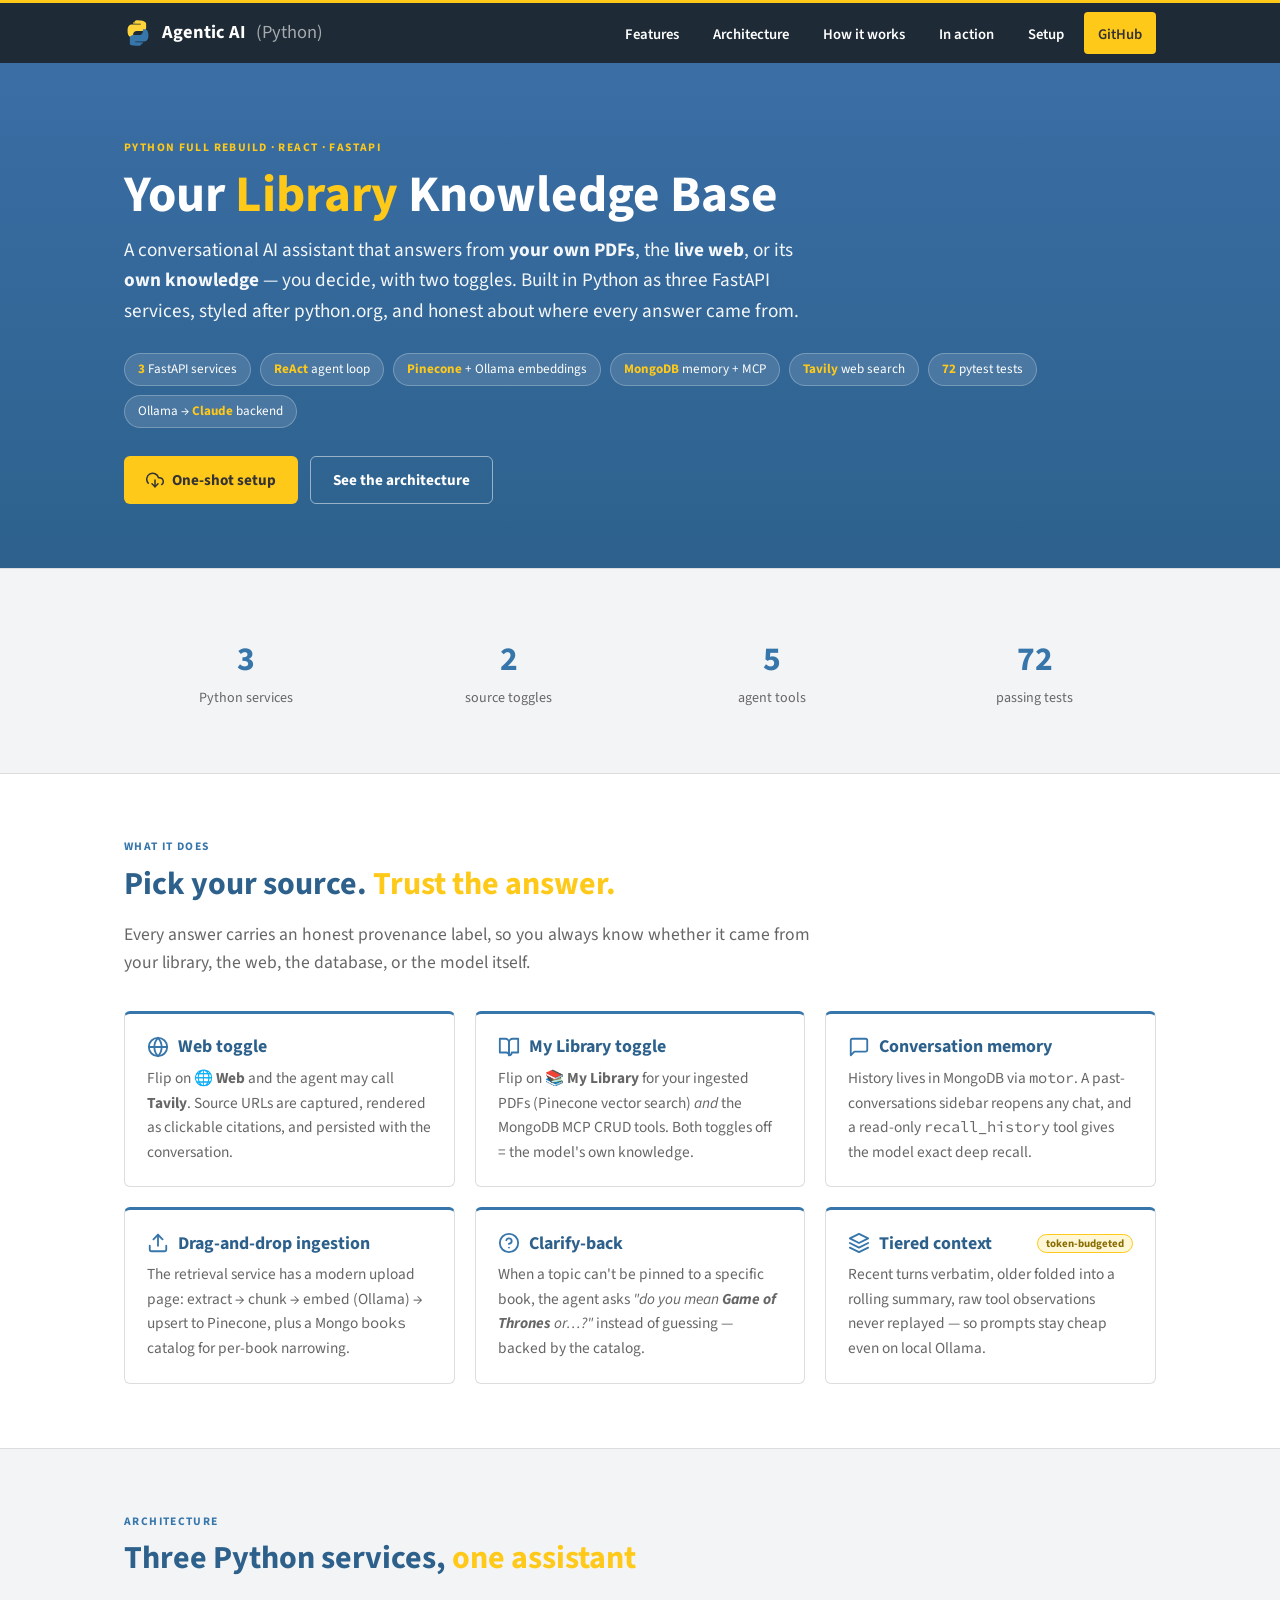
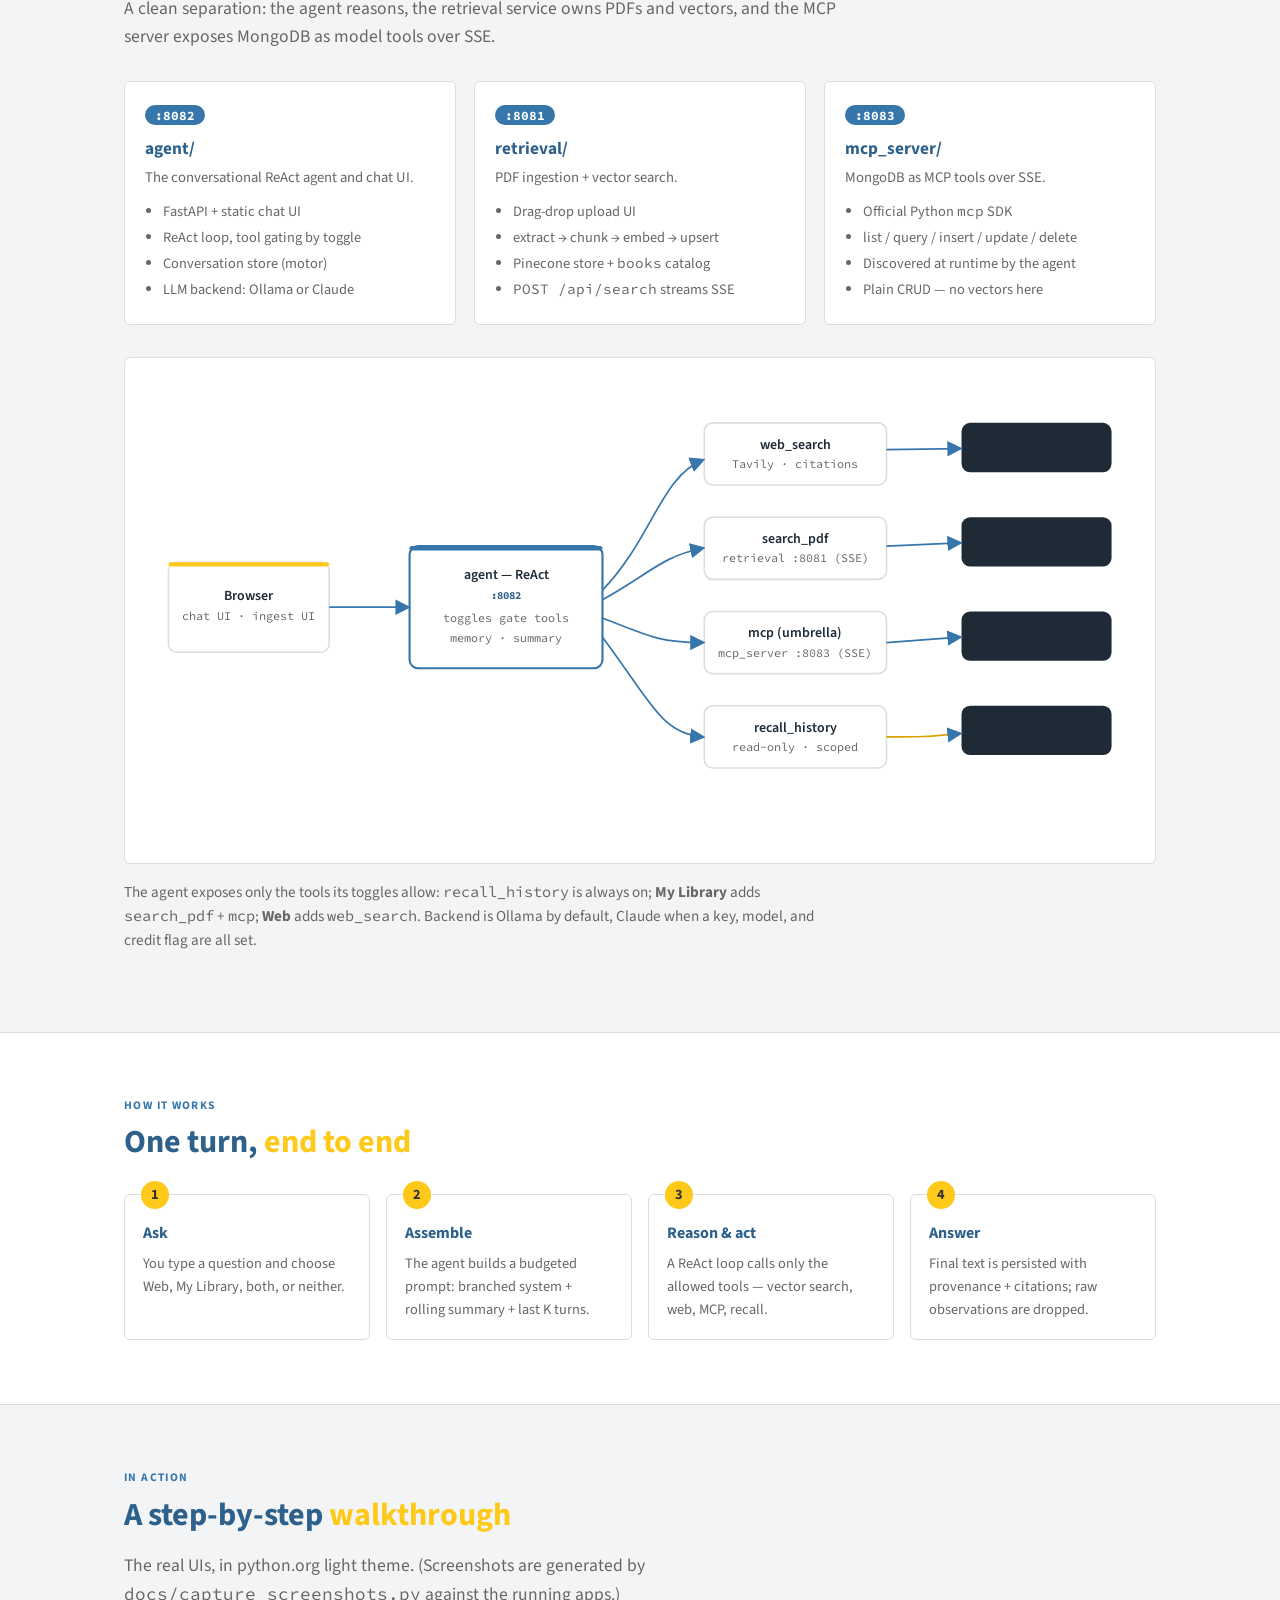
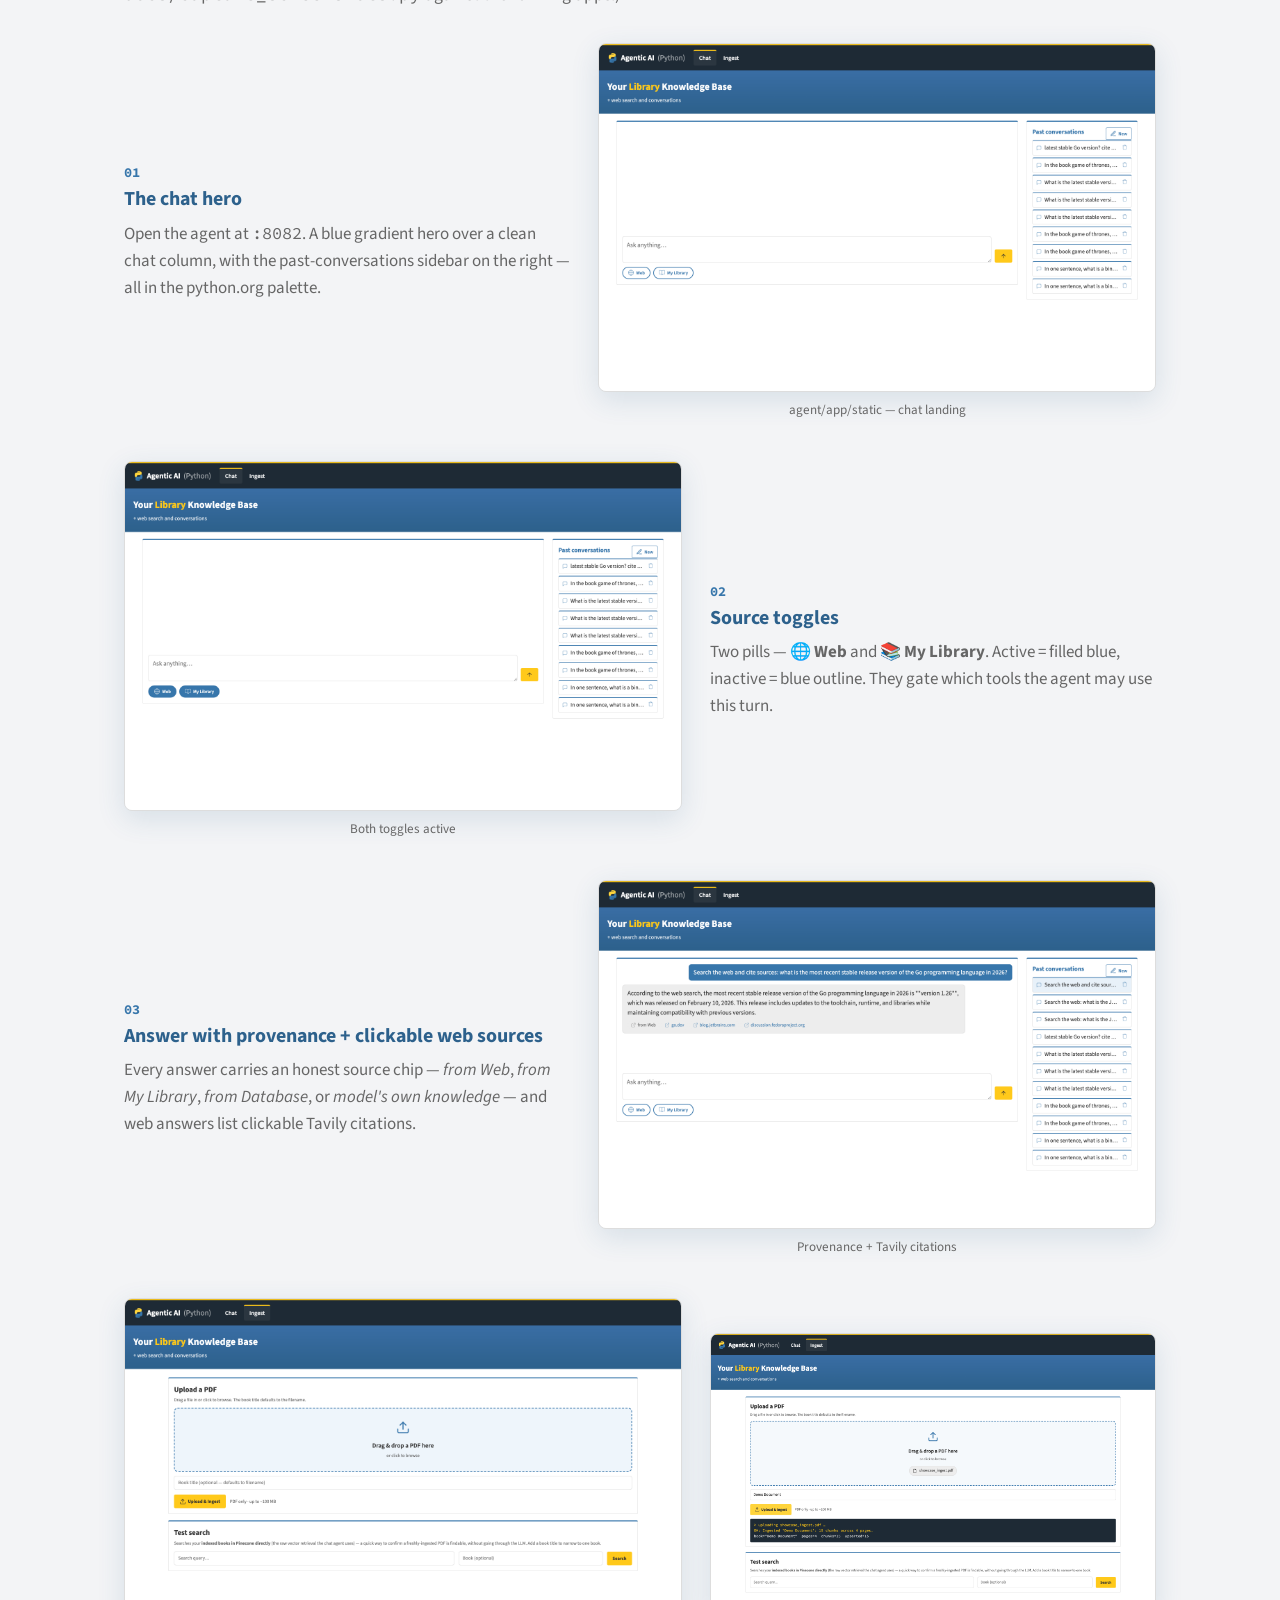
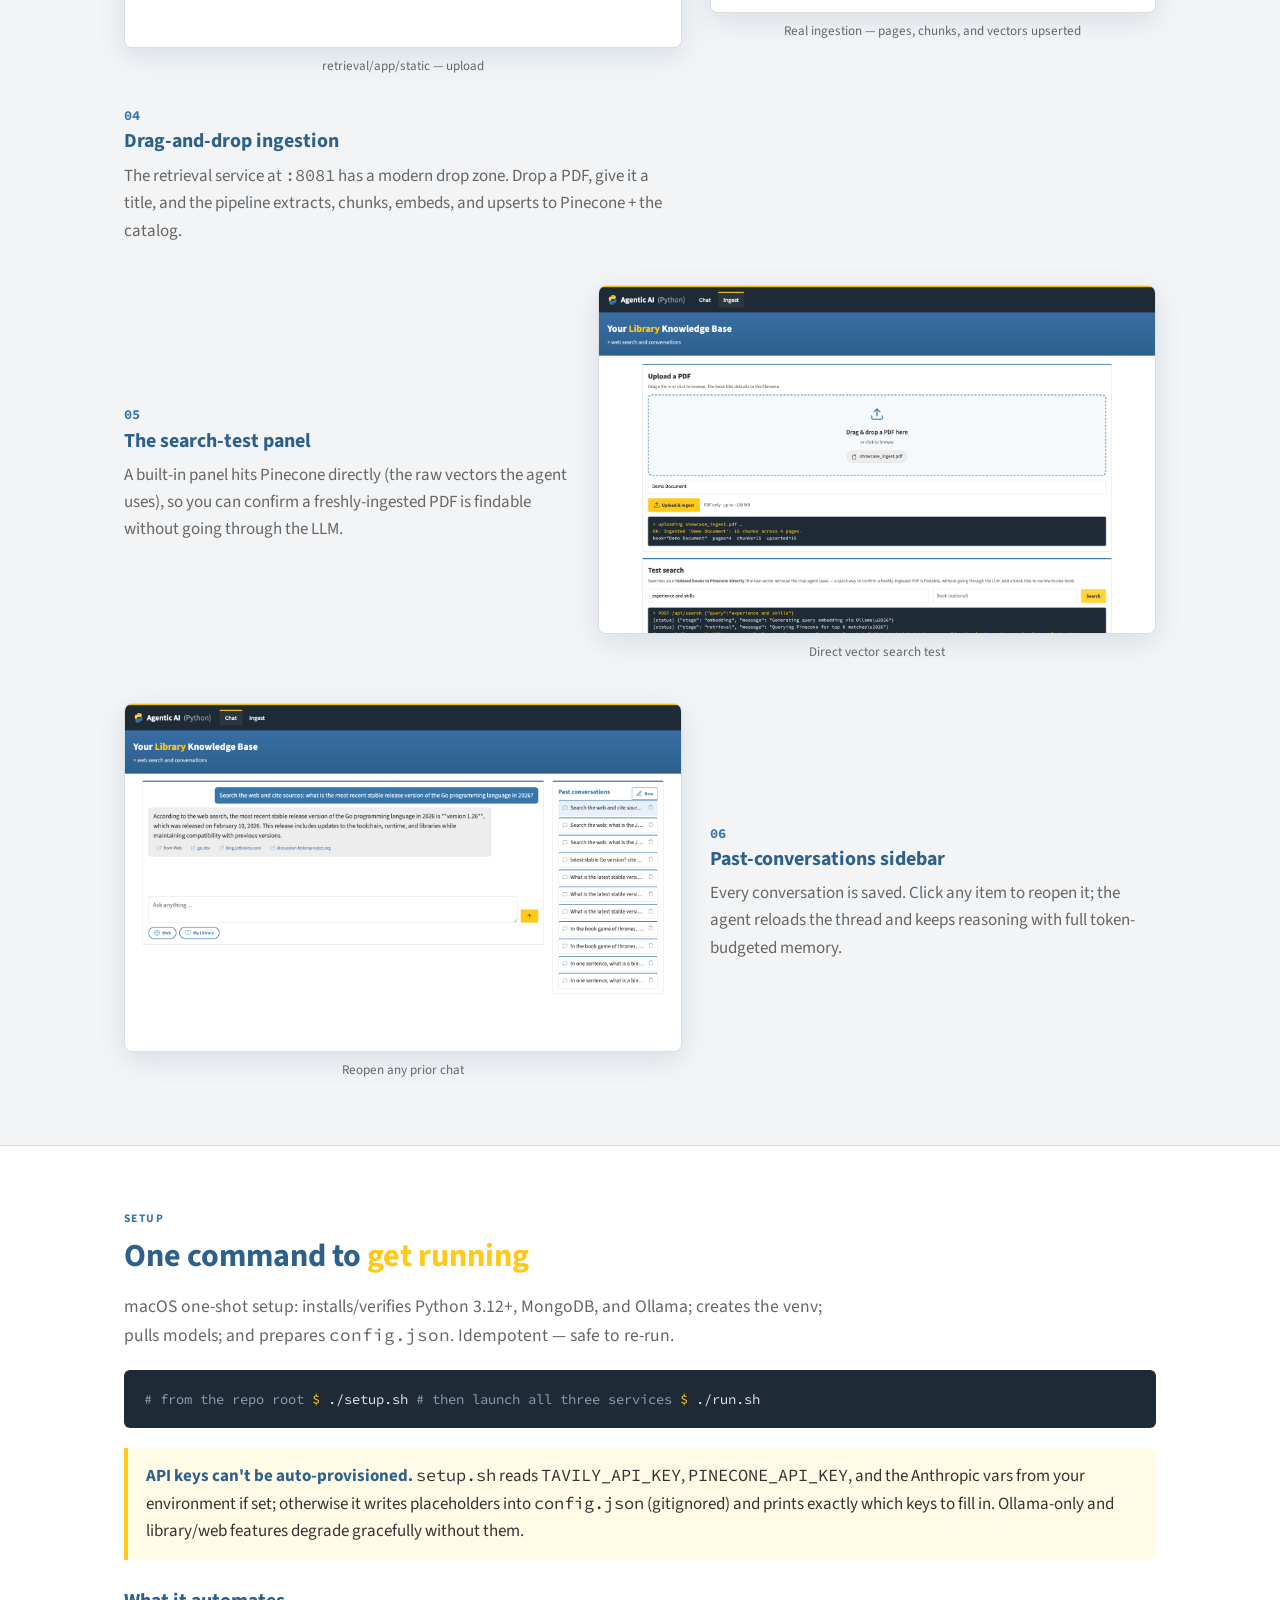
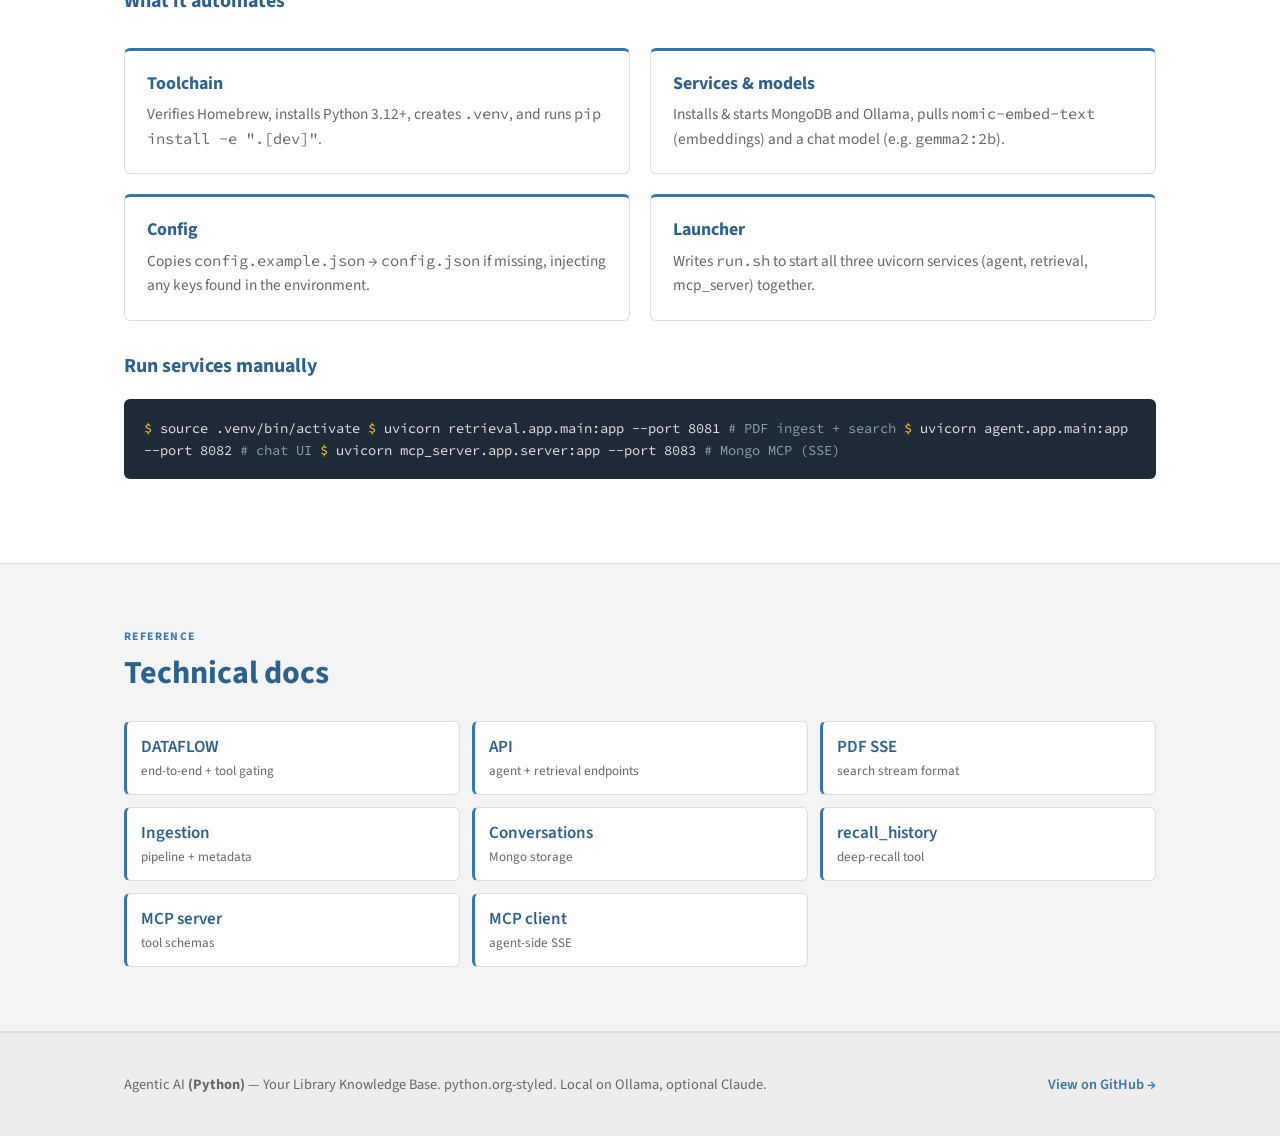
==== docs/index.html @ c0cb8cae "docs: GitHub Pages showcase + one-shot setup.sh - New docs/ landing page (python.org light theme) fo" ====
<!DOCTYPE html>
<html lang="en">
<head>
<meta charset="utf-8" />
<meta name="viewport" content="width=device-width, initial-scale=1" />
<title>Agentic AI (Python) — Your Library Knowledge Base</title>
<meta name="description" content="A Python ReAct assistant over your PDF library, the web, and MongoDB. Three FastAPI services, source toggles (Web / My Library), conversation memory, honest provenance, and a python.org-styled UI. Runs local on Ollama, switches to Claude." />

<meta property="og:title" content="Agentic AI (Python) — Your Library Knowledge Base" />
<meta property="og:description" content="ReAct agent + PDF ingestion/retrieval + MongoDB MCP, all in Python. Web / My Library source toggles, memory, clarify-back, honest provenance. Local on Ollama, optional Claude." />
<meta property="og:type" content="website" />

<link rel="preconnect" href="https://fonts.googleapis.com" />
<link rel="preconnect" href="https://fonts.gstatic.com" crossorigin />
<link href="https://fonts.googleapis.com/css2?family=Source+Sans+3:wght@400;600;700&family=Source+Code+Pro:wght@400;600&display=swap" rel="stylesheet" />
<link rel="stylesheet" href="assets/showcase.css" />
</head>
<body>

<!-- ── Top bar ── -->
<header class="topbar">
  <div class="wrap topbar-inner">
    <span class="brand">
      <svg class="logo" viewBox="0 0 110 110" xmlns="http://www.w3.org/2000/svg" aria-hidden="true">
        <path fill="#ffd43b" d="M54 5c-13 0-12 6-12 6v8h24v3H30s-16-2-16 24 14 24 14 24h8v-9s0-14 14-14h24s13 0 13-13V19S88 5 54 5zM40 12a4 4 0 110 8 4 4 0 010-8z"/>
        <path fill="#3776ab" d="M56 105c13 0 12-6 12-6v-8H44v-3h36s16 2 16-24-14-24-14-24h-8v9s0 14-14 14H36s-13 0-13 13v22s-2 7 36 7zM70 98a4 4 0 110-8 4 4 0 010 8z"/>
      </svg>
      Agentic AI <span class="suffix">(Python)</span>
    </span>
    <nav class="nav-links">
      <a href="#features">Features</a>
      <a href="#architecture">Architecture</a>
      <a href="#how">How it works</a>
      <a href="#in-action">In action</a>
      <a href="#setup">Setup</a>
      <a class="nav-cta" href="https://github.com/dharmendrra/agentic-ai-py">GitHub</a>
    </nav>
  </div>
</header>

<!-- ── Hero ── -->
<section class="hero">
  <div class="wrap">
    <div class="eyebrow" style="color:var(--py-yellow)">Python full rebuild · ReAct · FastAPI</div>
    <h1>Your <span class="accent">Library</span> Knowledge Base</h1>
    <p class="tagline">A conversational AI assistant that answers from <strong>your own PDFs</strong>, the <strong>live web</strong>, or its <strong>own knowledge</strong> — you decide, with two toggles. Built in Python as three FastAPI services, styled after python.org, and honest about where every answer came from.</p>
    <div class="hero-badges">
      <span class="pill"><strong>3</strong> FastAPI services</span>
      <span class="pill"><strong>ReAct</strong> agent loop</span>
      <span class="pill"><strong>Pinecone</strong> + Ollama embeddings</span>
      <span class="pill"><strong>MongoDB</strong> memory + MCP</span>
      <span class="pill"><strong>Tavily</strong> web search</span>
      <span class="pill"><strong>72</strong> pytest tests</span>
      <span class="pill">Ollama → <strong>Claude</strong> backend</span>
    </div>
    <div class="hero-cta">
      <a class="btn btn-primary" href="#setup">
        <svg width="18" height="18" viewBox="0 0 24 24" fill="none" stroke="currentColor" stroke-width="2" stroke-linecap="round" stroke-linejoin="round"><polyline points="8 17 12 21 16 17"/><line x1="12" x2="12" y1="12" y2="21"/><path d="M20.88 18.09A5 5 0 0 0 18 9h-1.26A8 8 0 1 0 3 16.29"/></svg>
        One-shot setup
      </a>
      <a class="btn btn-ghost" href="#architecture">See the architecture</a>
    </div>
  </div>
</section>

<!-- ── Stats ── -->
<section class="section-soft">
  <div class="wrap stats">
    <div class="stat"><div class="num">3</div><div class="label">Python services</div></div>
    <div class="stat"><div class="num">2</div><div class="label">source toggles</div></div>
    <div class="stat"><div class="num">5</div><div class="label">agent tools</div></div>
    <div class="stat"><div class="num">72</div><div class="label">passing tests</div></div>
  </div>
</section>

<!-- ── Features ── -->
<section id="features">
  <div class="wrap">
    <div class="eyebrow">What it does</div>
    <h2>Pick your source. <span class="accent">Trust the answer.</span></h2>
    <p class="lead">Every answer carries an honest provenance label, so you always know whether it came from your library, the web, the database, or the model itself.</p>

    <div class="grid grid-3">
      <div class="card">
        <h3><svg class="ico" viewBox="0 0 24 24" fill="none" stroke="currentColor" stroke-width="2" stroke-linecap="round" stroke-linejoin="round"><circle cx="12" cy="12" r="10"/><path d="M12 2a14.5 14.5 0 0 0 0 20 14.5 14.5 0 0 0 0-20"/><path d="M2 12h20"/></svg>Web toggle</h3>
        <p>Flip on <strong>🌐 Web</strong> and the agent may call <strong>Tavily</strong>. Source URLs are captured, rendered as clickable citations, and persisted with the conversation.</p>
      </div>
      <div class="card">
        <h3><svg class="ico" viewBox="0 0 24 24" fill="none" stroke="currentColor" stroke-width="2" stroke-linecap="round" stroke-linejoin="round"><path d="M2 3h6a4 4 0 0 1 4 4v14a3 3 0 0 0-3-3H2z"/><path d="M22 3h-6a4 4 0 0 0-4 4v14a3 3 0 0 0 3-3h7z"/></svg>My Library toggle</h3>
        <p>Flip on <strong>📚 My Library</strong> for your ingested PDFs (Pinecone vector search) <em>and</em> the MongoDB MCP CRUD tools. Both toggles off = the model's own knowledge.</p>
      </div>
      <div class="card">
        <h3><svg class="ico" viewBox="0 0 24 24" fill="none" stroke="currentColor" stroke-width="2" stroke-linecap="round" stroke-linejoin="round"><path d="M21 15a2 2 0 0 1-2 2H7l-4 4V5a2 2 0 0 1 2-2h14a2 2 0 0 1 2 2z"/></svg>Conversation memory</h3>
        <p>History lives in MongoDB via <code>motor</code>. A past-conversations sidebar reopens any chat, and a read-only <code>recall_history</code> tool gives the model exact deep recall.</p>
      </div>
      <div class="card">
        <h3><svg class="ico" viewBox="0 0 24 24" fill="none" stroke="currentColor" stroke-width="2" stroke-linecap="round" stroke-linejoin="round"><path d="M21 15v4a2 2 0 0 1-2 2H5a2 2 0 0 1-2-2v-4"/><polyline points="17 8 12 3 7 8"/><line x1="12" x2="12" y1="3" y2="15"/></svg>Drag-and-drop ingestion</h3>
        <p>The retrieval service has a modern upload page: extract → chunk → embed (Ollama) → upsert to Pinecone, plus a Mongo <code>books</code> catalog for per-book narrowing.</p>
      </div>
      <div class="card">
        <h3><svg class="ico" viewBox="0 0 24 24" fill="none" stroke="currentColor" stroke-width="2" stroke-linecap="round" stroke-linejoin="round"><circle cx="12" cy="12" r="10"/><path d="M9.09 9a3 3 0 0 1 5.83 1c0 2-3 3-3 3"/><path d="M12 17h.01"/></svg>Clarify-back</h3>
        <p>When a topic can't be pinned to a specific book, the agent asks <em>"do you mean <strong>Game of Thrones</strong> or…?"</em> instead of guessing — backed by the catalog.</p>
      </div>
      <div class="card">
        <h3><svg class="ico" viewBox="0 0 24 24" fill="none" stroke="currentColor" stroke-width="2" stroke-linecap="round" stroke-linejoin="round"><path d="M12 2 2 7l10 5 10-5-10-5Z"/><path d="m2 17 10 5 10-5"/><path d="m2 12 10 5 10-5"/></svg>Tiered context <span class="badge">token-budgeted</span></h3>
        <p>Recent turns verbatim, older folded into a rolling summary, raw tool observations never replayed — so prompts stay cheap even on local Ollama.</p>
      </div>
    </div>
  </div>
</section>

<!-- ── Architecture ── -->
<section id="architecture" class="section-soft">
  <div class="wrap">
    <div class="eyebrow">Architecture</div>
    <h2>Three Python services, <span class="accent">one assistant</span></h2>
    <p class="lead">A clean separation: the agent reasons, the retrieval service owns PDFs and vectors, and the MCP server exposes MongoDB as model tools over SSE.</p>

    <div class="svc-grid">
      <div class="svc">
        <span class="port">:8082</span>
        <h3>agent/</h3>
        <p>The conversational ReAct agent and chat UI.</p>
        <ul>
          <li>FastAPI + static chat UI</li>
          <li>ReAct loop, tool gating by toggle</li>
          <li>Conversation store (motor)</li>
          <li>LLM backend: Ollama or Claude</li>
        </ul>
      </div>
      <div class="svc">
        <span class="port">:8081</span>
        <h3>retrieval/</h3>
        <p>PDF ingestion + vector search.</p>
        <ul>
          <li>Drag-drop upload UI</li>
          <li>extract → chunk → embed → upsert</li>
          <li>Pinecone store + <code>books</code> catalog</li>
          <li><code>POST /api/search</code> streams SSE</li>
        </ul>
      </div>
      <div class="svc">
        <span class="port">:8083</span>
        <h3>mcp_server/</h3>
        <p>MongoDB as MCP tools over SSE.</p>
        <ul>
          <li>Official Python <code>mcp</code> SDK</li>
          <li>list / query / insert / update / delete</li>
          <li>Discovered at runtime by the agent</li>
          <li>Plain CRUD — no vectors here</li>
        </ul>
      </div>
    </div>

    <!-- Inline SVG dataflow diagram -->
    <div class="diagram-wrap">
      <svg viewBox="0 0 920 430" xmlns="http://www.w3.org/2000/svg" role="img" aria-label="Agentic AI Python dataflow: browser to agent, agent to tools, tools to backends.">
        <defs>
          <marker id="arrow" markerWidth="9" markerHeight="9" refX="7" refY="4.5" orient="auto">
            <path d="M0 0L9 4.5L0 9z" fill="#3776ab"/>
          </marker>
          <style>
            .lbl { font: 600 13px "Source Sans 3", sans-serif; fill: #1e2a35; }
            .sub { font: 400 11px "Source Code Pro", monospace; fill: #666; }
            .edge { stroke: #3776ab; stroke-width: 1.6; fill: none; marker-end: url(#arrow); }
            .edgey { stroke: #d9a400; }
            .port { font: 700 10px "Source Code Pro", monospace; fill: #2d618c; }
          </style>
        </defs>

        <!-- Browser -->
        <rect x="20" y="170" width="150" height="84" rx="8" fill="#fff" stroke="#dddddd" stroke-width="1.5"/>
        <rect x="20" y="170" width="150" height="4" rx="2" fill="#ffc91a"/>
        <text class="lbl" x="95" y="205" text-anchor="middle">Browser</text>
        <text class="sub" x="95" y="224" text-anchor="middle">chat UI · ingest UI</text>

        <!-- Agent -->
        <rect x="245" y="155" width="180" height="114" rx="8" fill="#fff" stroke="#3776ab" stroke-width="2"/>
        <rect x="245" y="155" width="180" height="4" rx="2" fill="#3776ab"/>
        <text class="lbl" x="335" y="186" text-anchor="middle">agent — ReAct</text>
        <text class="port" x="335" y="204" text-anchor="middle">:8082</text>
        <text class="sub" x="335" y="226" text-anchor="middle">toggles gate tools</text>
        <text class="sub" x="335" y="244" text-anchor="middle">memory · summary</text>

        <!-- Tool nodes -->
        <rect x="520" y="40" width="170" height="58" rx="8" fill="#fff" stroke="#dddddd" stroke-width="1.5"/>
        <text class="lbl" x="605" y="64" text-anchor="middle">web_search</text>
        <text class="sub" x="605" y="82" text-anchor="middle">Tavily · citations</text>

        <rect x="520" y="128" width="170" height="58" rx="8" fill="#fff" stroke="#dddddd" stroke-width="1.5"/>
        <text class="lbl" x="605" y="152" text-anchor="middle">search_pdf</text>
        <text class="sub" x="605" y="170" text-anchor="middle">retrieval :8081 (SSE)</text>

        <rect x="520" y="216" width="170" height="58" rx="8" fill="#fff" stroke="#dddddd" stroke-width="1.5"/>
        <text class="lbl" x="605" y="240" text-anchor="middle">mcp (umbrella)</text>
        <text class="sub" x="605" y="258" text-anchor="middle">mcp_server :8083 (SSE)</text>

        <rect x="520" y="304" width="170" height="58" rx="8" fill="#fff" stroke="#dddddd" stroke-width="1.5"/>
        <text class="lbl" x="605" y="328" text-anchor="middle">recall_history</text>
        <text class="sub" x="605" y="346" text-anchor="middle">read-only · scoped</text>

        <!-- Backends -->
        <rect x="760" y="40" width="140" height="46" rx="8" fill="#1e2a35"/>
        <text class="lbl" x="830" y="68" text-anchor="middle" fill="#ffc91a">Web</text>
        <rect x="760" y="128" width="140" height="46" rx="8" fill="#1e2a35"/>
        <text class="lbl" x="830" y="156" text-anchor="middle" fill="#ffc91a">Pinecone</text>
        <rect x="760" y="216" width="140" height="46" rx="8" fill="#1e2a35"/>
        <text class="lbl" x="830" y="244" text-anchor="middle" fill="#ffc91a">MongoDB</text>
        <rect x="760" y="304" width="140" height="46" rx="8" fill="#1e2a35"/>
        <text class="lbl" x="830" y="332" text-anchor="middle" fill="#ffc91a">Mongo (memory)</text>

        <!-- Edges -->
        <path class="edge" d="M170 212 L243 212"/>
        <path class="edge" d="M425 196 C470 150, 480 90, 518 75"/>
        <path class="edge" d="M425 205 C470 180, 480 165, 518 157"/>
        <path class="edge" d="M425 222 C470 240, 480 245, 518 245"/>
        <path class="edge" d="M425 240 C470 300, 480 330, 518 333"/>
        <path class="edge" d="M690 65 L758 64"/>
        <path class="edge" d="M690 155 L758 152"/>
        <path class="edge" d="M690 245 L758 240"/>
        <path class="edge edgey" d="M690 333 C720 333, 730 333, 758 330"/>
      </svg>
    </div>
    <p class="lead" style="margin-top:16px; font-size:.95rem;">The agent exposes only the tools its toggles allow: <code>recall_history</code> is always on; <strong>My Library</strong> adds <code>search_pdf</code> + <code>mcp</code>; <strong>Web</strong> adds <code>web_search</code>. Backend is Ollama by default, Claude when a key, model, and credit flag are all set.</p>
  </div>
</section>

<!-- ── How it works ── -->
<section id="how">
  <div class="wrap">
    <div class="eyebrow">How it works</div>
    <h2>One turn, <span class="accent">end to end</span></h2>
    <div class="flow">
      <div class="step">
        <h4>Ask</h4>
        <p>You type a question and choose Web, My Library, both, or neither.</p>
      </div>
      <div class="step">
        <h4>Assemble</h4>
        <p>The agent builds a budgeted prompt: branched system + rolling summary + last K turns.</p>
      </div>
      <div class="step">
        <h4>Reason &amp; act</h4>
        <p>A ReAct loop calls only the allowed tools — vector search, web, MCP, recall.</p>
      </div>
      <div class="step">
        <h4>Answer</h4>
        <p>Final text is persisted with provenance + citations; raw observations are dropped.</p>
      </div>
    </div>
  </div>
</section>

<!-- ── In action ── -->
<section id="in-action" class="section-soft">
  <div class="wrap">
    <div class="eyebrow">In action</div>
    <h2>A step-by-step <span class="accent">walkthrough</span></h2>
    <p class="lead">The real UIs, in python.org light theme. (Screenshots are generated by <code>docs/capture_screenshots.py</code> against the running apps.)</p>

    <div class="shots">
      <div class="shot">
        <div class="copy">
          <div class="num">01</div>
          <h3>The chat hero</h3>
          <p>Open the agent at <code>:8082</code>. A blue gradient hero over a clean chat column, with the past-conversations sidebar on the right — all in the python.org palette.</p>
        </div>
        <figure>
          <img data-shot="chat-hero" alt="Agent chat landing page with hero band and sidebar" />
          <figcaption>agent/app/static — chat landing</figcaption>
        </figure>
      </div>

      <div class="shot rev">
        <div class="copy">
          <div class="num">02</div>
          <h3>Source toggles</h3>
          <p>Two pills — <strong>🌐 Web</strong> and <strong>📚 My Library</strong>. Active = filled blue, inactive = blue outline. They gate which tools the agent may use this turn.</p>
        </div>
        <figure>
          <img data-shot="source-toggles" alt="Web and My Library toggles, both active" />
          <figcaption>Both toggles active</figcaption>
        </figure>
      </div>

      <div class="shot">
        <div class="copy">
          <div class="num">03</div>
          <h3>Answer with provenance + clickable web sources</h3>
          <p>Every answer carries an honest source chip — <em>from Web</em>, <em>from My Library</em>, <em>from Database</em>, or <em>model's own knowledge</em> — and web answers list clickable Tavily citations.</p>
        </div>
        <figure>
          <img data-shot="answer-web-citations" alt="Assistant answer with provenance chip and clickable web citations" />
          <figcaption>Provenance + Tavily citations</figcaption>
        </figure>
      </div>

      <div class="shot rev">
        <div class="copy">
          <div class="num">04</div>
          <h3>Drag-and-drop ingestion</h3>
          <p>The retrieval service at <code>:8081</code> has a modern drop zone. Drop a PDF, give it a title, and the pipeline extracts, chunks, embeds, and upserts to Pinecone + the catalog.</p>
        </div>
        <figure>
          <img data-shot="ingest-dropzone" alt="PDF drag-and-drop ingestion page" />
          <figcaption>retrieval/app/static — upload</figcaption>
        </figure>
        <figure>
          <img data-shot="ingest-result" alt="Ingestion status console reporting pages, chunks, and vectors upserted" />
          <figcaption>Real ingestion — pages, chunks, and vectors upserted</figcaption>
        </figure>
      </div>

      <div class="shot">
        <div class="copy">
          <div class="num">05</div>
          <h3>The search-test panel</h3>
          <p>A built-in panel hits Pinecone directly (the raw vectors the agent uses), so you can confirm a freshly-ingested PDF is findable without going through the LLM.</p>
        </div>
        <figure>
          <img data-shot="ingest-search-test" alt="Vector search test panel with dark console output" />
          <figcaption>Direct vector search test</figcaption>
        </figure>
      </div>

      <div class="shot rev">
        <div class="copy">
          <div class="num">06</div>
          <h3>Past-conversations sidebar</h3>
          <p>Every conversation is saved. Click any item to reopen it; the agent reloads the thread and keeps reasoning with full token-budgeted memory.</p>
        </div>
        <figure>
          <img data-shot="sidebar-conversations" alt="Past conversations sidebar with saved chats" />
          <figcaption>Reopen any prior chat</figcaption>
        </figure>
      </div>
    </div>
  </div>
</section>

<!-- ── Setup ── -->
<section id="setup">
  <div class="wrap">
    <div class="eyebrow">Setup</div>
    <h2>One command to <span class="accent">get running</span></h2>
    <p class="lead">macOS one-shot setup: installs/verifies Python 3.12+, MongoDB, and Ollama; creates the venv; pulls models; and prepares <code>config.json</code>. Idempotent — safe to re-run.</p>

    <div class="code">
<span class="cmt"># from the repo root</span>
<span class="prompt">$</span> ./setup.sh

<span class="cmt"># then launch all three services</span>
<span class="prompt">$</span> ./run.sh
</div>

    <div class="callout">
      <strong>API keys can't be auto-provisioned.</strong> <code>setup.sh</code> reads
      <code>TAVILY_API_KEY</code>, <code>PINECONE_API_KEY</code>, and the Anthropic vars
      from your environment if set; otherwise it writes placeholders into
      <code>config.json</code> (gitignored) and prints exactly which keys to fill in.
      Ollama-only and library/web features degrade gracefully without them.
    </div>

    <h3 style="margin-top:30px; color:var(--py-blue-nav)">What it automates</h3>
    <div class="grid grid-2">
      <div class="card">
        <h3>Toolchain</h3>
        <p>Verifies Homebrew, installs Python 3.12+, creates <code>.venv</code>, and runs <code>pip install -e ".[dev]"</code>.</p>
      </div>
      <div class="card">
        <h3>Services &amp; models</h3>
        <p>Installs &amp; starts MongoDB and Ollama, pulls <code>nomic-embed-text</code> (embeddings) and a chat model (e.g. <code>gemma2:2b</code>).</p>
      </div>
      <div class="card">
        <h3>Config</h3>
        <p>Copies <code>config.example.json</code> → <code>config.json</code> if missing, injecting any keys found in the environment.</p>
      </div>
      <div class="card">
        <h3>Launcher</h3>
        <p>Writes <code>run.sh</code> to start all three uvicorn services (agent, retrieval, mcp_server) together.</p>
      </div>
    </div>

    <h3 style="margin-top:34px; color:var(--py-blue-nav)">Run services manually</h3>
    <div class="code">
<span class="prompt">$</span> source .venv/bin/activate
<span class="prompt">$</span> uvicorn retrieval.app.main:app  --port 8081   <span class="cmt"># PDF ingest + search</span>
<span class="prompt">$</span> uvicorn agent.app.main:app      --port 8082   <span class="cmt"># chat UI</span>
<span class="prompt">$</span> uvicorn mcp_server.app.server:app --port 8083  <span class="cmt"># Mongo MCP (SSE)</span>
</div>
  </div>
</section>

<!-- ── Docs ── -->
<section class="section-soft">
  <div class="wrap">
    <div class="eyebrow">Reference</div>
    <h2>Technical docs</h2>
    <div class="doclinks">
      <a href="DATAFLOW.md">DATAFLOW<span>end-to-end + tool gating</span></a>
      <a href="API.md">API<span>agent + retrieval endpoints</span></a>
      <a href="PDF_ENDPOINT_SSE_FORMAT.md">PDF SSE<span>search stream format</span></a>
      <a href="INGESTION_FORMAT.md">Ingestion<span>pipeline + metadata</span></a>
      <a href="CONVERSATION_STORAGE_FORMAT.md">Conversations<span>Mongo storage</span></a>
      <a href="RECALL_HISTORY_TOOL.md">recall_history<span>deep-recall tool</span></a>
      <a href="MCP_SERVER.md">MCP server<span>tool schemas</span></a>
      <a href="MCP_CLIENT.md">MCP client<span>agent-side SSE</span></a>
    </div>
  </div>
</section>

<footer>
  <div class="wrap">
    <span>Agentic AI <strong>(Python)</strong> — Your Library Knowledge Base. python.org-styled. Local on Ollama, optional Claude.</span>
    <a href="https://github.com/dharmendrra/agentic-ai-py">View on GitHub →</a>
  </div>
</footer>

<script>
  // Resolve each screenshot; if the file is missing, show a styled placeholder
  // so the page stays polished before capture_screenshots.py has been run.
  document.querySelectorAll('img[data-shot]').forEach((img) => {
    const name = img.getAttribute('data-shot');
    const src = 'screenshots/' + name + '.png';
    const probe = new Image();
    probe.onload = () => { img.src = src; };
    probe.onerror = () => {
      img.classList.add('ph');
      img.removeAttribute('src');
      img.alt = 'Screenshot pending: ' + name + '.png';
      const fig = img.closest('figure');
      img.outerHTML = '<div class="ph" style="min-height:220px;border:1px dashed #3776ab;'
        + 'border-radius:8px;display:grid;place-items:center;color:#3776ab;'
        + 'background:#f5f9fc;font-weight:600;text-align:center;padding:20px;">'
        + 'Screenshot pending<br><span style="font-weight:400;font-size:.8rem;color:#666">'
        + 'screenshots/' + name + '.png</span></div>';
    };
    probe.src = src;
  });
</script>
</body>
</html>
---- docs/assets/showcase.css ----
/* ──────────────────────────────────────────────────────────────────────────
   Agentic AI (Python) — GitHub Pages showcase
   python.org-inspired LIGHT theme: blue #3776ab + yellow #ffc91a, Source Sans.
   Deliberately distinct from the Go showcase (which is a dark/blue Inter theme).
   ────────────────────────────────────────────────────────────────────────── */
:root {
  --py-blue:        #3776ab;
  --py-blue-nav:    #2d618c;
  --py-blue-dark:   #1e2a35;
  --py-yellow:      #ffc91a;
  --py-yellow-soft: #ffd43b;
  --py-gray:        #646565;

  --bg:             #ffffff;
  --bg-soft:        #f3f4f6;
  --bg-panel:       #ededed;
  --text:           #333333;
  --text-muted:     #666666;
  --border:         #dddddd;

  --header-grad:    linear-gradient(180deg, #3a6ea5 0%, #2d618c 100%);

  --font-body: "Source Sans 3", "Source Sans Pro", "Helvetica Neue", Arial, sans-serif;
  --font-mono: "Source Code Pro", "Ubuntu Mono", Menlo, Consolas, monospace;

  --maxw: 1080px;
  --radius: 6px;
}

* { box-sizing: border-box; }
html { scroll-behavior: smooth; }
body {
  margin: 0;
  font-family: var(--font-body);
  color: var(--text);
  background: var(--bg);
  line-height: 1.6;
  -webkit-font-smoothing: antialiased;
  font-size: 17px;
}
a { color: var(--py-blue); text-decoration: none; }
a:hover { text-decoration: underline; }
code, .mono { font-family: var(--font-mono); }

.wrap { max-width: var(--maxw); margin: 0 auto; padding: 0 24px; }
section { padding: 64px 0; }
.section-soft { background: var(--bg-soft); border-top: 1px solid var(--border); border-bottom: 1px solid var(--border); }

h1, h2, h3 { line-height: 1.2; margin: 0 0 .45em; }
h2 { font-size: clamp(1.5rem, 3vw, 2rem); font-weight: 700; color: var(--py-blue-nav); }
h2 .accent, h1 .accent { color: var(--py-yellow); }
.eyebrow { text-transform: uppercase; letter-spacing: .12em; font-size: .72rem; font-weight: 700; color: var(--py-blue); margin-bottom: 8px; }
.lead { font-size: 1.1rem; color: var(--text-muted); max-width: 720px; }

/* ── Top bar (mirrors the app's dark navy bar with yellow top border) ── */
header.topbar {
  position: sticky; top: 0; z-index: 50;
  background: var(--py-blue-dark);
  border-top: 3px solid var(--py-yellow);
  color: #fff;
}
.topbar-inner { display: flex; align-items: center; justify-content: space-between; height: 60px; }
.brand { display: flex; align-items: center; gap: 10px; font-weight: 700; font-size: 1.15rem; }
.brand .logo { width: 28px; height: 28px; }
.brand .suffix { font-weight: 400; opacity: .6; }
.nav-links { display: flex; gap: 6px; align-items: center; }
.nav-links a { color: #fff; font-weight: 600; font-size: .92rem; padding: 8px 14px; border-radius: 4px; border-top: 3px solid transparent; }
.nav-links a:hover { background: rgba(255,255,255,.08); text-decoration: none; }
.nav-cta { background: var(--py-yellow); color: #333 !important; }
.nav-cta:hover { background: var(--py-yellow-soft); }
@media (max-width: 760px) { .nav-links a:not(.nav-cta) { display: none; } }

/* ── Hero (blue gradient band, yellow accents) ── */
.hero { background: var(--header-grad); color: #fff; padding: 76px 0 64px; }
.hero h1 { font-size: clamp(2.1rem, 5.5vw, 3.2rem); font-weight: 700; margin-bottom: .15em; }
.hero .tagline { font-size: 1.2rem; opacity: .95; max-width: 680px; margin: 6px 0 0; }
.hero-badges { display: flex; flex-wrap: wrap; gap: 9px; margin: 26px 0 28px; }
.pill { background: rgba(255,255,255,.12); border: 1px solid rgba(255,255,255,.25); padding: 5px 13px; border-radius: 999px; font-size: .82rem; color: #fff; }
.pill strong { color: var(--py-yellow); }
.hero-cta { display: flex; flex-wrap: wrap; gap: 12px; }
.btn { display: inline-flex; align-items: center; gap: 8px; padding: 11px 22px; border-radius: var(--radius); font-weight: 700; font-size: .95rem; transition: .15s; }
.btn-primary { background: var(--py-yellow); color: #333; }
.btn-primary:hover { background: var(--py-yellow-soft); text-decoration: none; }
.btn-ghost { background: transparent; color: #fff; border: 1px solid rgba(255,255,255,.5); }
.btn-ghost:hover { border-color: #fff; text-decoration: none; }

/* ── Stats ── */
.stats { display: grid; grid-template-columns: repeat(4, 1fr); gap: 20px; }
@media (max-width: 720px) { .stats { grid-template-columns: repeat(2, 1fr); } }
.stat { text-align: center; }
.stat .num { font-size: 2.1rem; font-weight: 700; color: var(--py-blue); }
.stat .label { color: var(--text-muted); font-size: .88rem; }

/* ── Cards / feature grid ── */
.grid { display: grid; gap: 20px; margin-top: 34px; }
.grid-2 { grid-template-columns: repeat(2, 1fr); }
.grid-3 { grid-template-columns: repeat(3, 1fr); }
@media (max-width: 820px) { .grid-2, .grid-3 { grid-template-columns: 1fr; } }
.card {
  background: #fff; border: 1px solid var(--border);
  border-top: 3px solid var(--py-blue); border-radius: var(--radius);
  padding: 22px; transition: .15s;
}
.card:hover { box-shadow: 0 6px 22px rgba(45,97,140,.12); transform: translateY(-2px); }
.card h3 { font-size: 1.12rem; display: flex; align-items: center; gap: 9px; color: var(--py-blue-nav); }
.card .ico { width: 22px; height: 22px; color: var(--py-blue); flex-shrink: 0; }
.card p { color: var(--text-muted); margin: 0; font-size: .96rem; }
.card .badge { font-size: .68rem; font-weight: 700; padding: 2px 8px; border-radius: 999px; background: #fff7d6; color: #8a6d00; border: 1px solid var(--py-yellow); margin-left: auto; }

/* ── Service cards (architecture) ── */
.svc-grid { display: grid; grid-template-columns: repeat(3, 1fr); gap: 18px; margin-top: 30px; }
@media (max-width: 820px) { .svc-grid { grid-template-columns: 1fr; } }
.svc { background: #fff; border: 1px solid var(--border); border-radius: var(--radius); padding: 20px; }
.svc .port { font-family: var(--font-mono); font-size: .8rem; font-weight: 700; color: #fff; background: var(--py-blue); border-radius: 999px; padding: 2px 10px; }
.svc h3 { color: var(--py-blue-nav); margin: 10px 0 6px; font-size: 1.08rem; }
.svc p { color: var(--text-muted); font-size: .92rem; margin: 0; }
.svc ul { color: var(--text-muted); font-size: .9rem; margin: 10px 0 0; padding-left: 18px; }
.svc ul li { margin: 3px 0; }

/* ── Diagram ── */
.diagram-wrap { margin-top: 32px; background: #fff; border: 1px solid var(--border); border-radius: var(--radius); padding: 22px; overflow-x: auto; }
.diagram-wrap svg { display: block; max-width: 100%; height: auto; margin: 0 auto; }

/* ── How it works flow ── */
.flow { display: grid; grid-template-columns: repeat(4, 1fr); gap: 16px; margin-top: 32px; counter-reset: step; }
@media (max-width: 820px) { .flow { grid-template-columns: 1fr 1fr; } }
@media (max-width: 520px) { .flow { grid-template-columns: 1fr; } }
.flow .step { background: #fff; border: 1px solid var(--border); border-radius: var(--radius); padding: 18px; position: relative; }
.flow .step::before {
  counter-increment: step; content: counter(step);
  position: absolute; top: -14px; left: 16px;
  width: 28px; height: 28px; border-radius: 999px;
  background: var(--py-yellow); color: #333; font-weight: 700;
  display: flex; align-items: center; justify-content: center; font-size: .9rem;
}
.flow .step h4 { margin: 8px 0 6px; color: var(--py-blue-nav); font-size: 1rem; }
.flow .step p { margin: 0; color: var(--text-muted); font-size: .9rem; }

/* ── In action (walkthrough with screenshots) ── */
.shots { display: flex; flex-direction: column; gap: 40px; margin-top: 34px; }
.shot { display: grid; grid-template-columns: 1fr 1.25fr; gap: 28px; align-items: center; }
.shot.rev { grid-template-columns: 1.25fr 1fr; }
.shot.rev .copy { order: 2; }
@media (max-width: 820px) { .shot, .shot.rev { grid-template-columns: 1fr; } .shot.rev .copy { order: 0; } }
.shot .copy .num { font-family: var(--font-mono); color: var(--py-blue); font-weight: 700; font-size: .85rem; }
.shot .copy h3 { color: var(--py-blue-nav); margin: 4px 0 8px; }
.shot .copy p { color: var(--text-muted); margin: 0; }
.shot figure { margin: 0; }
.shot img {
  width: 100%; border: 1px solid var(--border); border-radius: 8px;
  box-shadow: 0 8px 28px rgba(45,97,140,.14); display: block; background: var(--bg-soft);
}
.shot figcaption { font-size: .82rem; color: var(--text-muted); margin-top: 8px; text-align: center; }
/* graceful placeholder when a screenshot file is missing */
.shot img.ph { min-height: 220px; display: grid; place-items: center; color: var(--py-blue); font-weight: 600; }

/* ── Code blocks (dark navy console, python.org style) ── */
.code {
  background: var(--py-blue-dark); color: #e6e6e6; font-family: var(--font-mono);
  font-size: .86rem; border-radius: var(--radius); padding: 18px 20px;
  overflow-x: auto; line-height: 1.6; margin: 20px 0;
}
.code .cmt { color: #8aa0b3; }
.code .ok { color: var(--py-yellow); }
.code .prompt { color: var(--py-yellow); }

/* ── Setup note callout (yellow left border, python.org quote style) ── */
.callout {
  background: #fffbe6; border-left: 4px solid var(--py-yellow);
  padding: 14px 18px; border-radius: 0 var(--radius) var(--radius) 0; margin: 20px 0;
  color: var(--text);
}
.callout strong { color: var(--py-blue-nav); }

/* ── Docs links grid ── */
.doclinks { display: grid; grid-template-columns: repeat(3, 1fr); gap: 12px; margin-top: 28px; }
@media (max-width: 760px) { .doclinks { grid-template-columns: 1fr 1fr; } }
.doclinks a { background: #fff; border: 1px solid var(--border); border-left: 3px solid var(--py-blue); border-radius: var(--radius); padding: 12px 14px; font-weight: 600; color: var(--py-blue-nav); }
.doclinks a:hover { background: #f0f6fb; text-decoration: none; }
.doclinks a span { display: block; font-weight: 400; font-size: .82rem; color: var(--text-muted); }

/* ── Footer ── */
footer { background: var(--bg-panel); border-top: 1px solid var(--border); padding: 40px 0; color: var(--text-muted); font-size: .9rem; }
footer .wrap { display: flex; flex-wrap: wrap; gap: 18px; justify-content: space-between; align-items: center; }
footer a { font-weight: 600; }
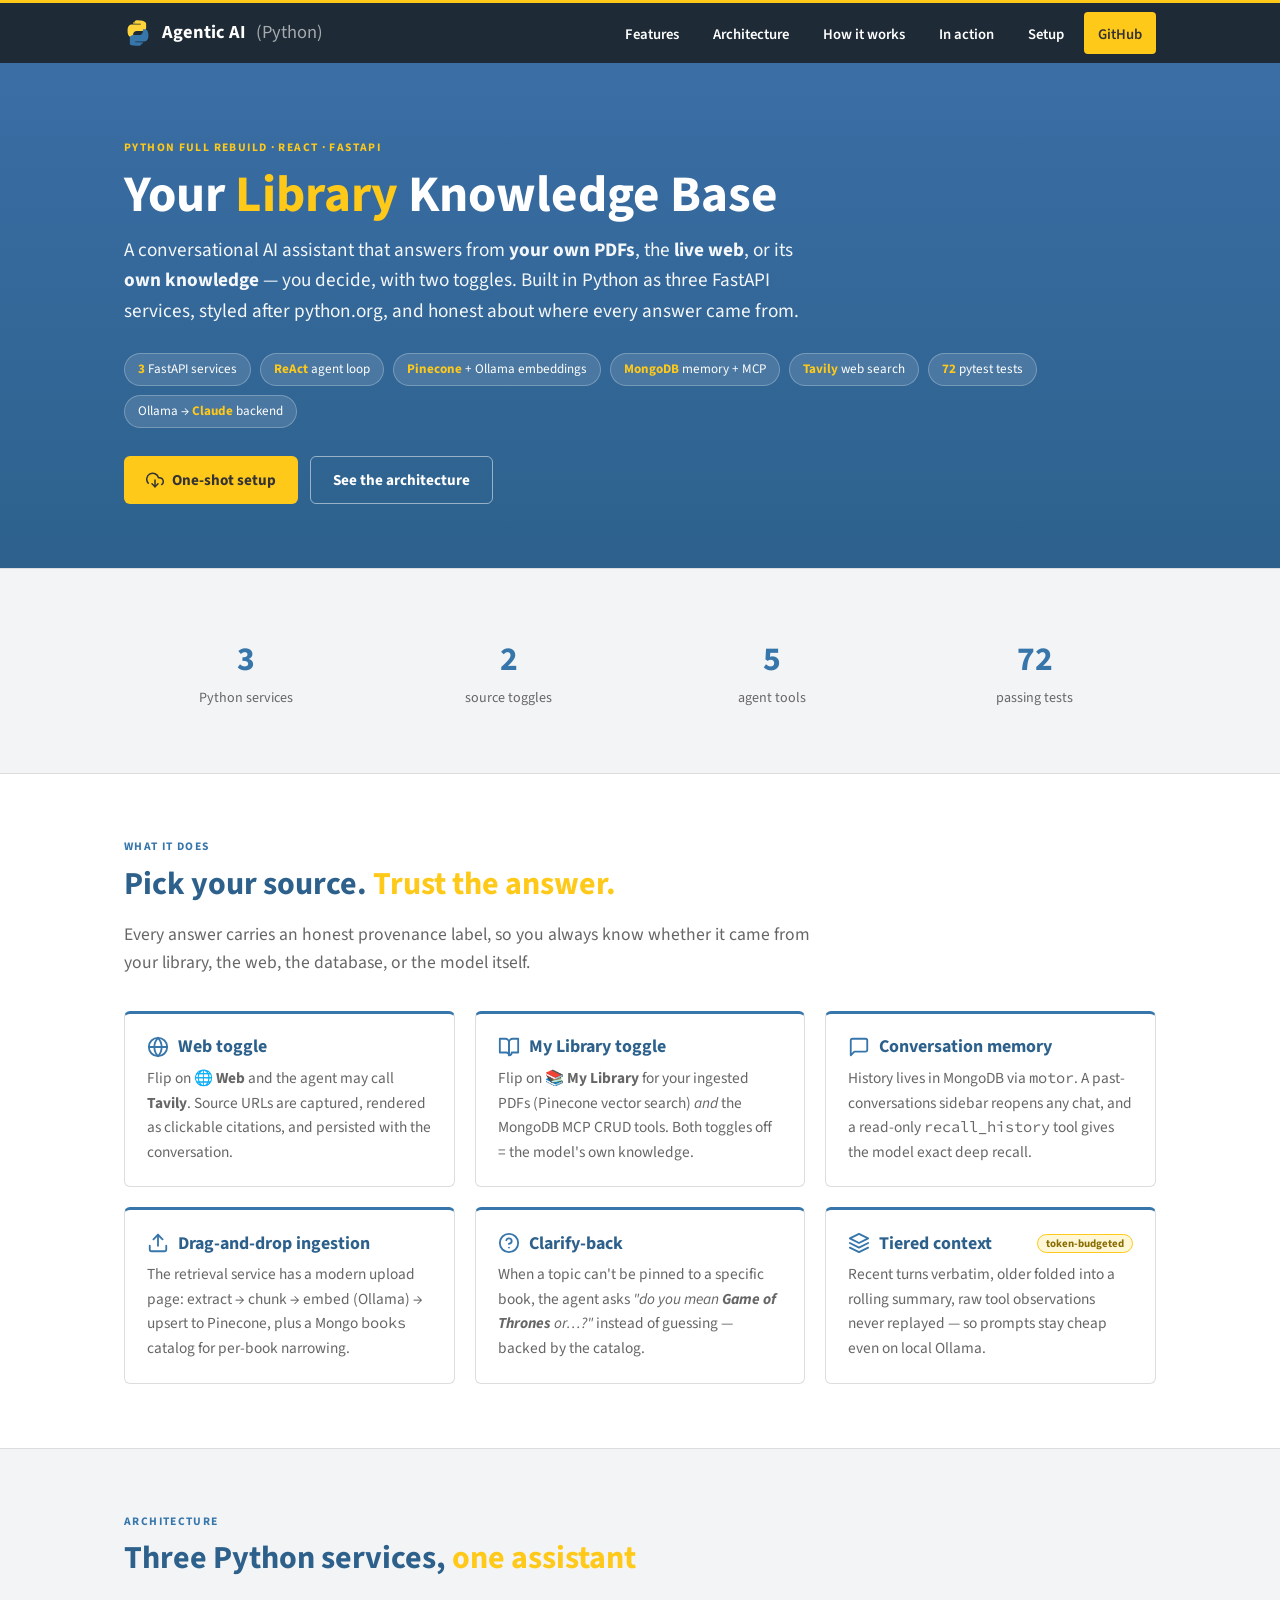
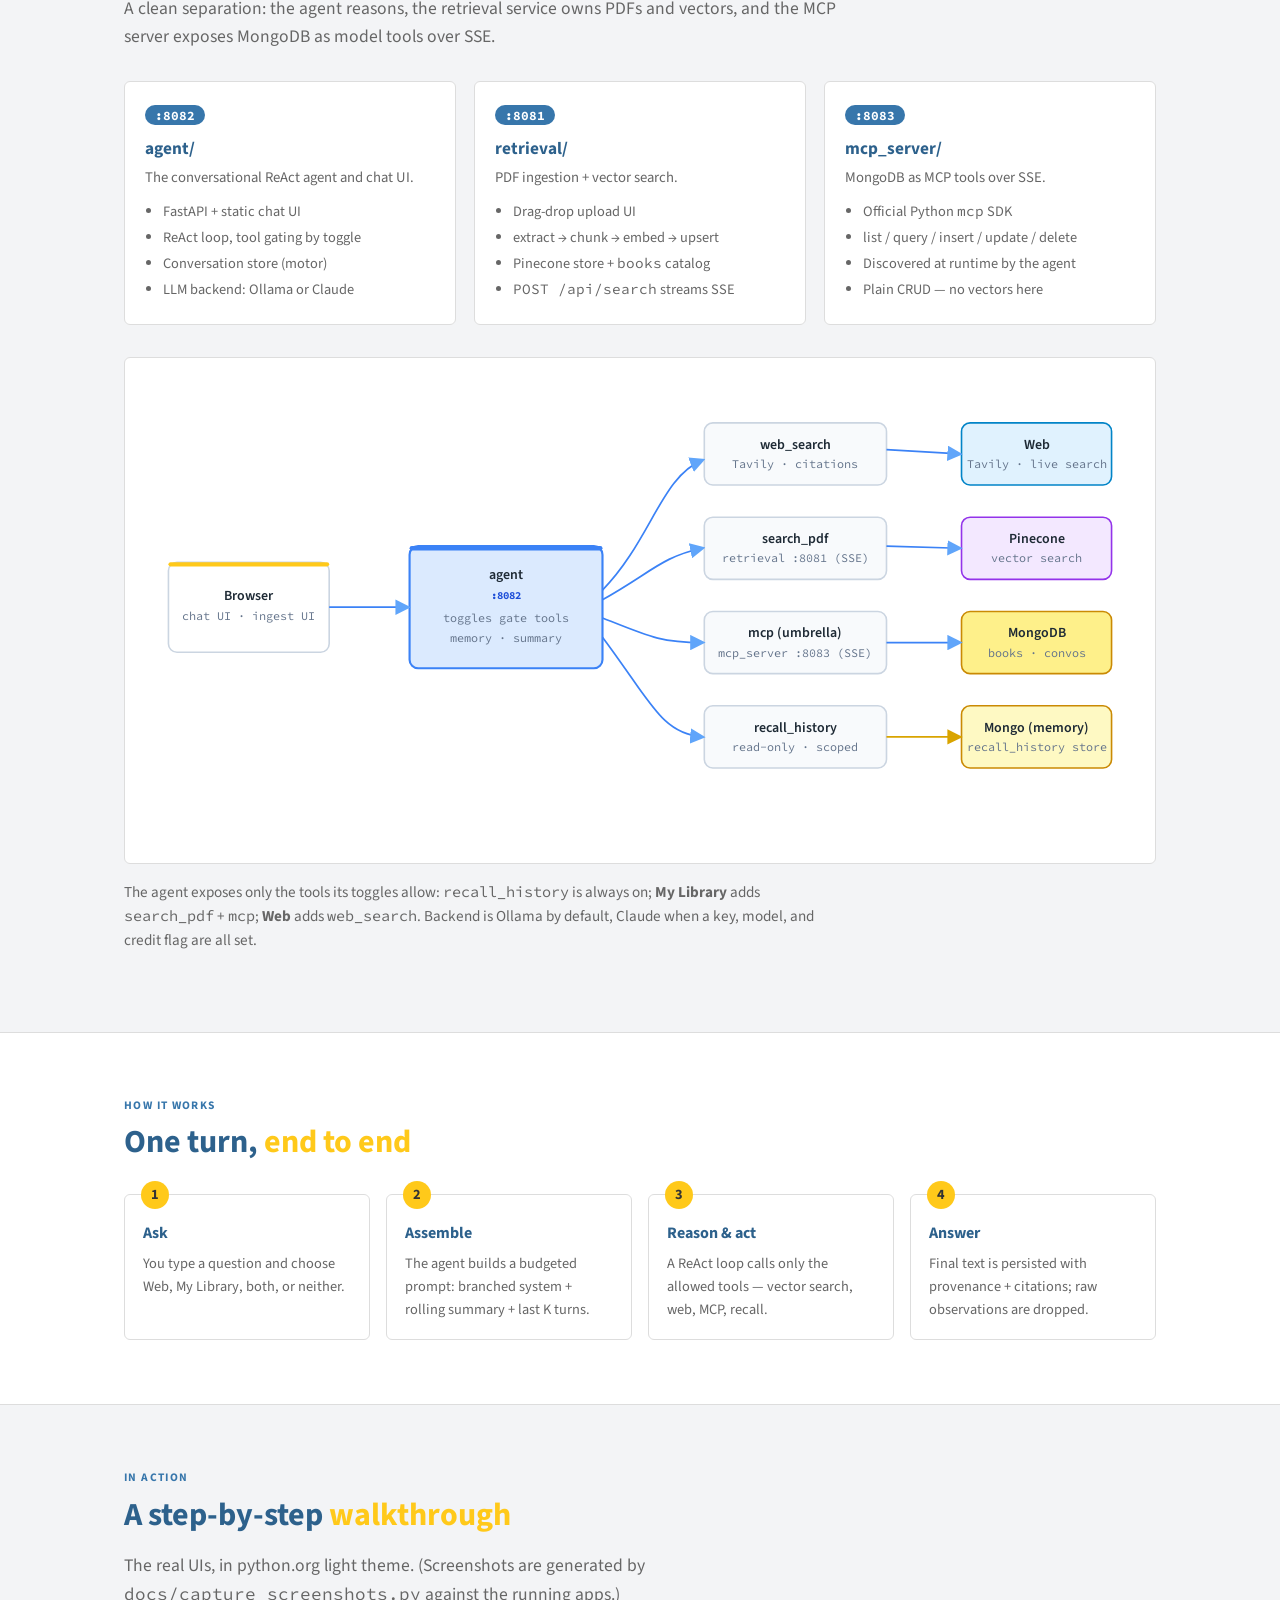
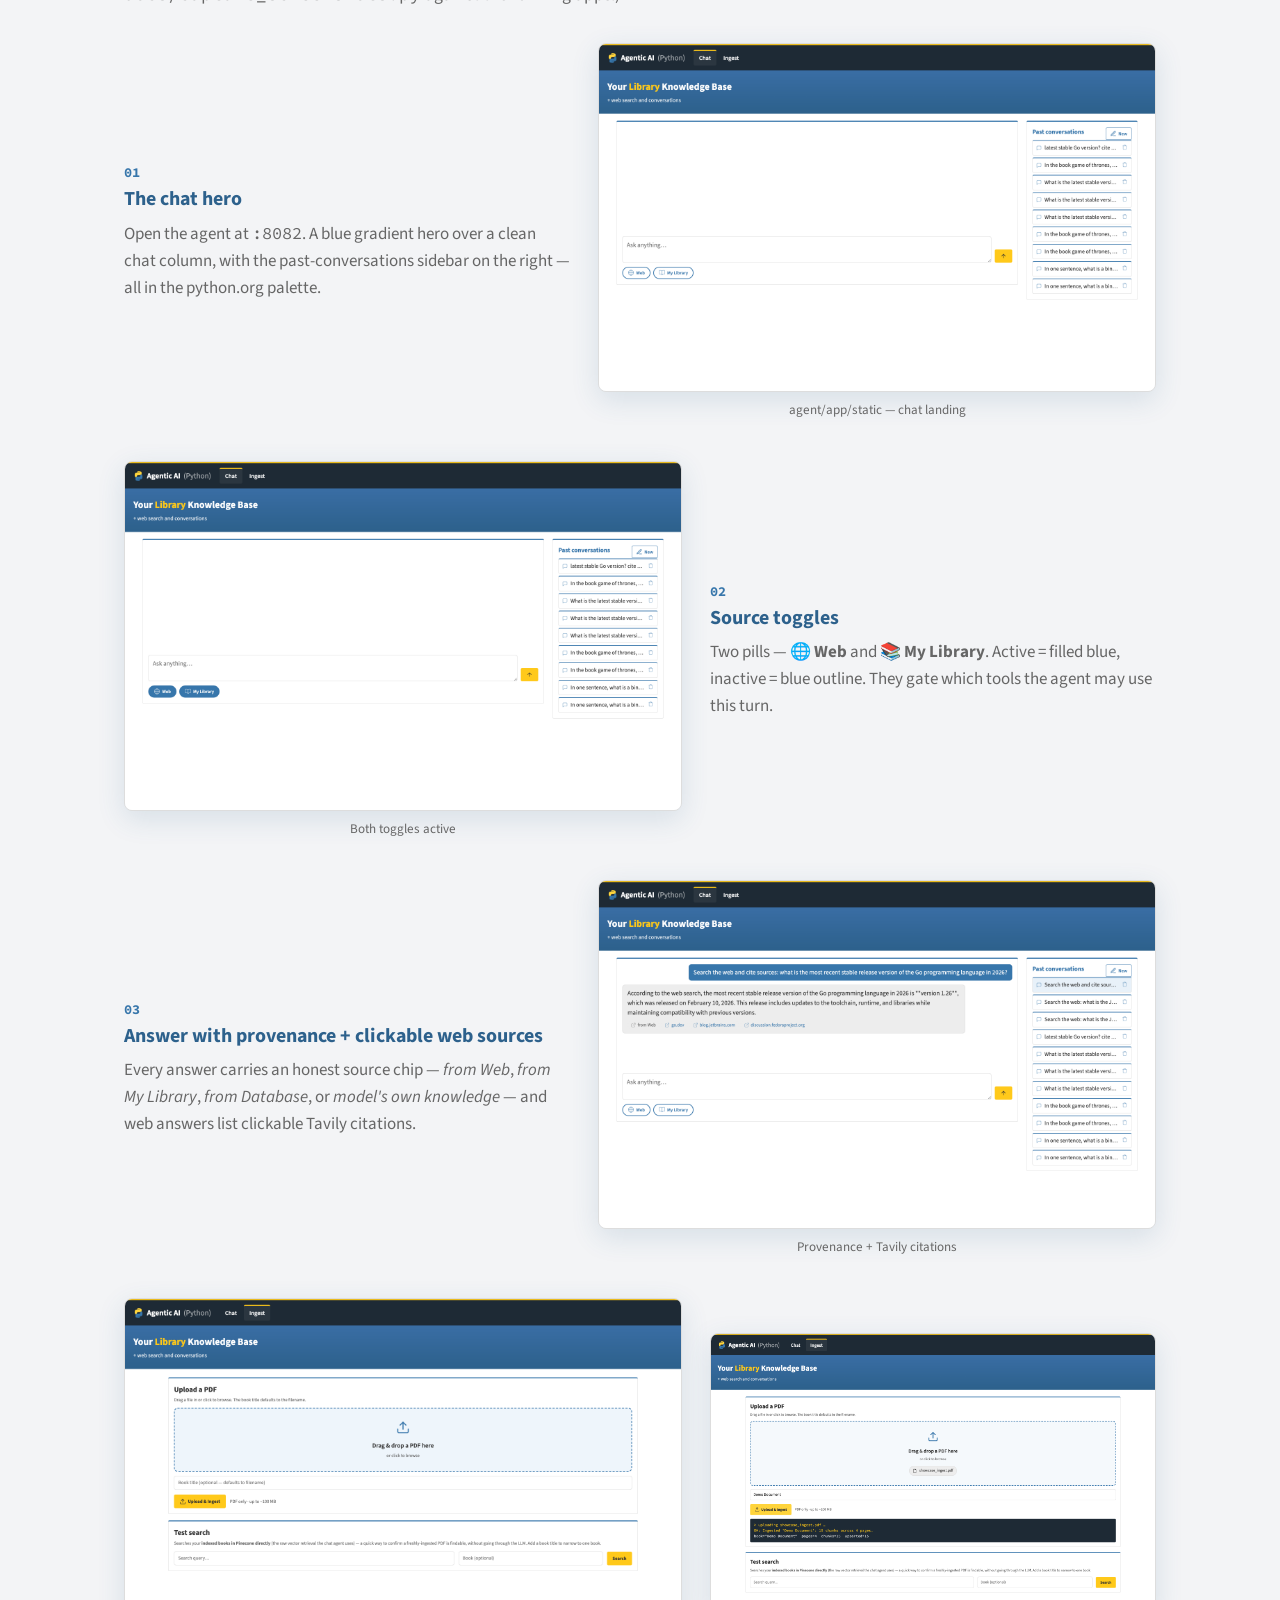
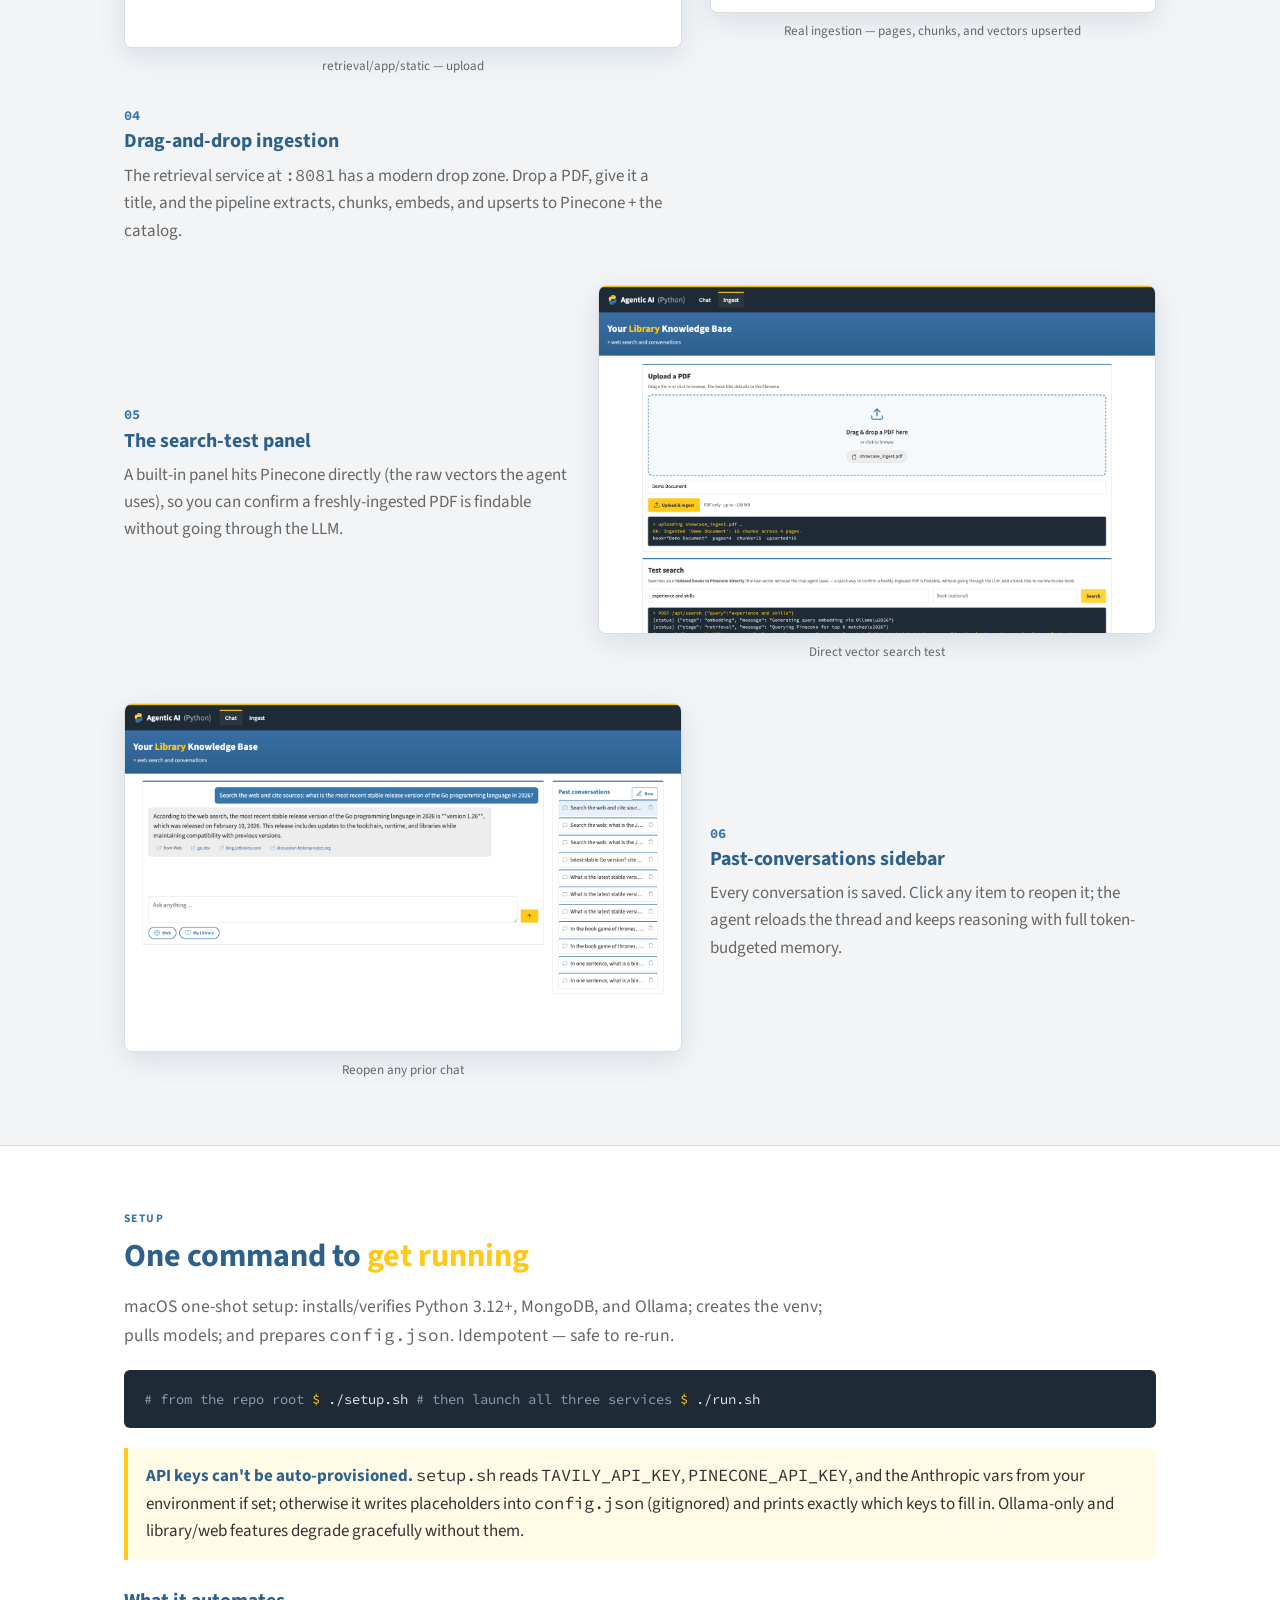
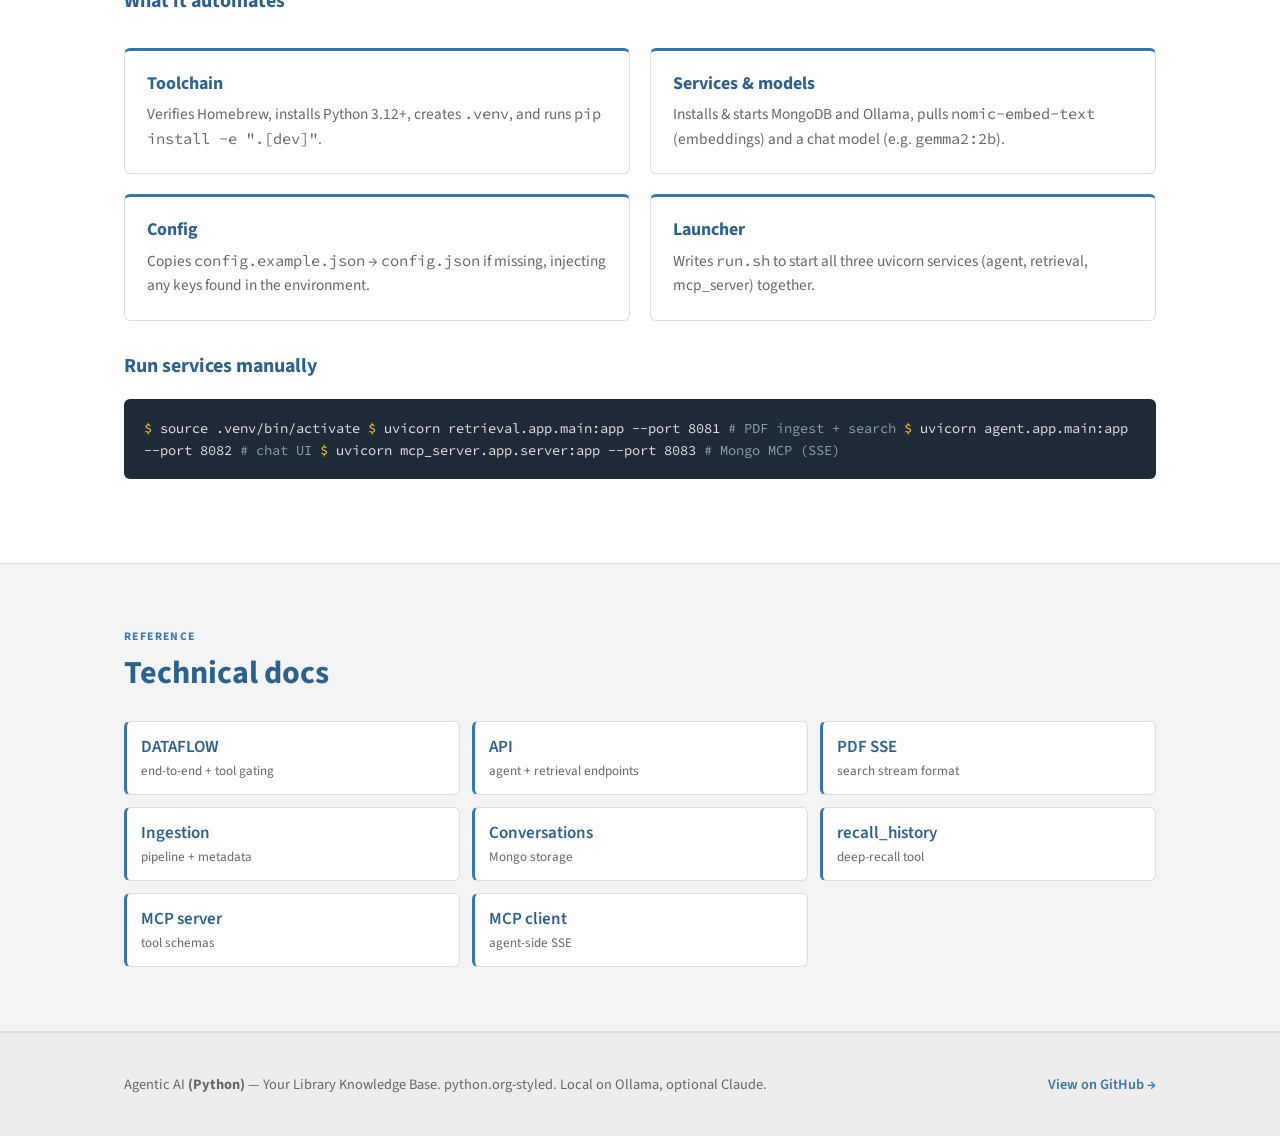
==== commit 8d5245b0: "Fix dataflow diagram: color-code backend nodes, fix label visibility" ====
--- a/docs/index.html
+++ b/docs/index.html
@@ -157,57 +157,68 @@
       <svg viewBox="0 0 920 430" xmlns="http://www.w3.org/2000/svg" role="img" aria-label="Agentic AI Python dataflow: browser to agent, agent to tools, tools to backends.">
         <defs>
           <marker id="arrow" markerWidth="9" markerHeight="9" refX="7" refY="4.5" orient="auto">
-            <path d="M0 0L9 4.5L0 9z" fill="#3776ab"/>
+            <path d="M0 0L9 4.5L0 9z" fill="#60a5fa"/>
+          </marker>
+          <marker id="arrow-y" markerWidth="9" markerHeight="9" refX="7" refY="4.5" orient="auto">
+            <path d="M0 0L9 4.5L0 9z" fill="#d9a400"/>
           </marker>
           <style>
-            .lbl { font: 600 13px "Source Sans 3", sans-serif; fill: #1e2a35; }
-            .sub { font: 400 11px "Source Code Pro", monospace; fill: #666; }
-            .edge { stroke: #3776ab; stroke-width: 1.6; fill: none; marker-end: url(#arrow); }
-            .edgey { stroke: #d9a400; }
-            .port { font: 700 10px "Source Code Pro", monospace; fill: #2d618c; }
+            .lbl  { font: 600 13px "Source Sans 3", sans-serif; fill: #1e2a35; }
+            .sub  { font: 400 11px "Source Code Pro", monospace; fill: #64748b; }
+            .edge { stroke: #3b82f6; stroke-width: 1.6; fill: none; marker-end: url(#arrow); }
+            .edgey{ stroke: #d9a400; stroke-width: 1.6; fill: none; marker-end: url(#arrow-y); }
+            .port { font: 700 10px "Source Code Pro", monospace; fill: #1d4ed8; }
           </style>
         </defs>
 
+
         <!-- Browser -->
-        <rect x="20" y="170" width="150" height="84" rx="8" fill="#fff" stroke="#dddddd" stroke-width="1.5"/>
+        <rect x="20" y="170" width="150" height="84" rx="8" fill="#fff" stroke="#cbd5e1" stroke-width="1.5"/>
         <rect x="20" y="170" width="150" height="4" rx="2" fill="#ffc91a"/>
         <text class="lbl" x="95" y="205" text-anchor="middle">Browser</text>
         <text class="sub" x="95" y="224" text-anchor="middle">chat UI · ingest UI</text>
 
         <!-- Agent -->
-        <rect x="245" y="155" width="180" height="114" rx="8" fill="#fff" stroke="#3776ab" stroke-width="2"/>
-        <rect x="245" y="155" width="180" height="4" rx="2" fill="#3776ab"/>
-        <text class="lbl" x="335" y="186" text-anchor="middle">agent — ReAct</text>
+        <rect x="245" y="155" width="180" height="114" rx="8" fill="#dbeafe" stroke="#3b82f6" stroke-width="2"/>
+        <rect x="245" y="155" width="180" height="4" rx="2" fill="#3b82f6"/>
+        <text class="lbl" x="335" y="186" text-anchor="middle">agent</text>
         <text class="port" x="335" y="204" text-anchor="middle">:8082</text>
         <text class="sub" x="335" y="226" text-anchor="middle">toggles gate tools</text>
         <text class="sub" x="335" y="244" text-anchor="middle">memory · summary</text>
 
         <!-- Tool nodes -->
-        <rect x="520" y="40" width="170" height="58" rx="8" fill="#fff" stroke="#dddddd" stroke-width="1.5"/>
+        <rect x="520" y="40" width="170" height="58" rx="8" fill="#f8fafc" stroke="#cbd5e1" stroke-width="1.5"/>
         <text class="lbl" x="605" y="64" text-anchor="middle">web_search</text>
         <text class="sub" x="605" y="82" text-anchor="middle">Tavily · citations</text>
 
-        <rect x="520" y="128" width="170" height="58" rx="8" fill="#fff" stroke="#dddddd" stroke-width="1.5"/>
+        <rect x="520" y="128" width="170" height="58" rx="8" fill="#f8fafc" stroke="#cbd5e1" stroke-width="1.5"/>
         <text class="lbl" x="605" y="152" text-anchor="middle">search_pdf</text>
         <text class="sub" x="605" y="170" text-anchor="middle">retrieval :8081 (SSE)</text>
 
-        <rect x="520" y="216" width="170" height="58" rx="8" fill="#fff" stroke="#dddddd" stroke-width="1.5"/>
+        <rect x="520" y="216" width="170" height="58" rx="8" fill="#f8fafc" stroke="#cbd5e1" stroke-width="1.5"/>
         <text class="lbl" x="605" y="240" text-anchor="middle">mcp (umbrella)</text>
         <text class="sub" x="605" y="258" text-anchor="middle">mcp_server :8083 (SSE)</text>
 
-        <rect x="520" y="304" width="170" height="58" rx="8" fill="#fff" stroke="#dddddd" stroke-width="1.5"/>
+        <rect x="520" y="304" width="170" height="58" rx="8" fill="#f8fafc" stroke="#cbd5e1" stroke-width="1.5"/>
         <text class="lbl" x="605" y="328" text-anchor="middle">recall_history</text>
         <text class="sub" x="605" y="346" text-anchor="middle">read-only · scoped</text>
 
-        <!-- Backends -->
-        <rect x="760" y="40" width="140" height="46" rx="8" fill="#1e2a35"/>
-        <text class="lbl" x="830" y="68" text-anchor="middle" fill="#ffc91a">Web</text>
-        <rect x="760" y="128" width="140" height="46" rx="8" fill="#1e2a35"/>
-        <text class="lbl" x="830" y="156" text-anchor="middle" fill="#ffc91a">Pinecone</text>
-        <rect x="760" y="216" width="140" height="46" rx="8" fill="#1e2a35"/>
-        <text class="lbl" x="830" y="244" text-anchor="middle" fill="#ffc91a">MongoDB</text>
-        <rect x="760" y="304" width="140" height="46" rx="8" fill="#1e2a35"/>
-        <text class="lbl" x="830" y="332" text-anchor="middle" fill="#ffc91a">Mongo (memory)</text>
+        <!-- Backends — color-coded by service type -->
+        <rect x="760" y="40"  width="140" height="58" rx="8" fill="#e0f2fe" stroke="#0284c7" stroke-width="1.5"/>
+        <text class="lbl" x="830" y="64"  text-anchor="middle">Web</text>
+        <text class="sub" x="830" y="82"  text-anchor="middle">Tavily · live search</text>
+
+        <rect x="760" y="128" width="140" height="58" rx="8" fill="#f3e8ff" stroke="#9333ea" stroke-width="1.5"/>
+        <text class="lbl" x="830" y="152" text-anchor="middle">Pinecone</text>
+        <text class="sub" x="830" y="170" text-anchor="middle">vector search</text>
+
+        <rect x="760" y="216" width="140" height="58" rx="8" fill="#fef08a" stroke="#ca8a04" stroke-width="1.5"/>
+        <text class="lbl" x="830" y="240" text-anchor="middle">MongoDB</text>
+        <text class="sub" x="830" y="258" text-anchor="middle">books · convos</text>
+
+        <rect x="760" y="304" width="140" height="58" rx="8" fill="#fef9c3" stroke="#ca8a04" stroke-width="1.5"/>
+        <text class="lbl" x="830" y="328" text-anchor="middle">Mongo (memory)</text>
+        <text class="sub" x="830" y="346" text-anchor="middle">recall_history store</text>
 
         <!-- Edges -->
         <path class="edge" d="M170 212 L243 212"/>
@@ -215,10 +226,10 @@
         <path class="edge" d="M425 205 C470 180, 480 165, 518 157"/>
         <path class="edge" d="M425 222 C470 240, 480 245, 518 245"/>
         <path class="edge" d="M425 240 C470 300, 480 330, 518 333"/>
-        <path class="edge" d="M690 65 L758 64"/>
-        <path class="edge" d="M690 155 L758 152"/>
-        <path class="edge" d="M690 245 L758 240"/>
-        <path class="edge edgey" d="M690 333 C720 333, 730 333, 758 330"/>
+        <path class="edge" d="M690 65  L758 69"/>
+        <path class="edge" d="M690 155 L758 157"/>
+        <path class="edge" d="M690 245 L758 245"/>
+        <path class="edgey" d="M690 333 C720 333, 730 333, 758 333"/>
       </svg>
     </div>
     <p class="lead" style="margin-top:16px; font-size:.95rem;">The agent exposes only the tools its toggles allow: <code>recall_history</code> is always on; <strong>My Library</strong> adds <code>search_pdf</code> + <code>mcp</code>; <strong>Web</strong> adds <code>web_search</code>. Backend is Ollama by default, Claude when a key, model, and credit flag are all set.</p>
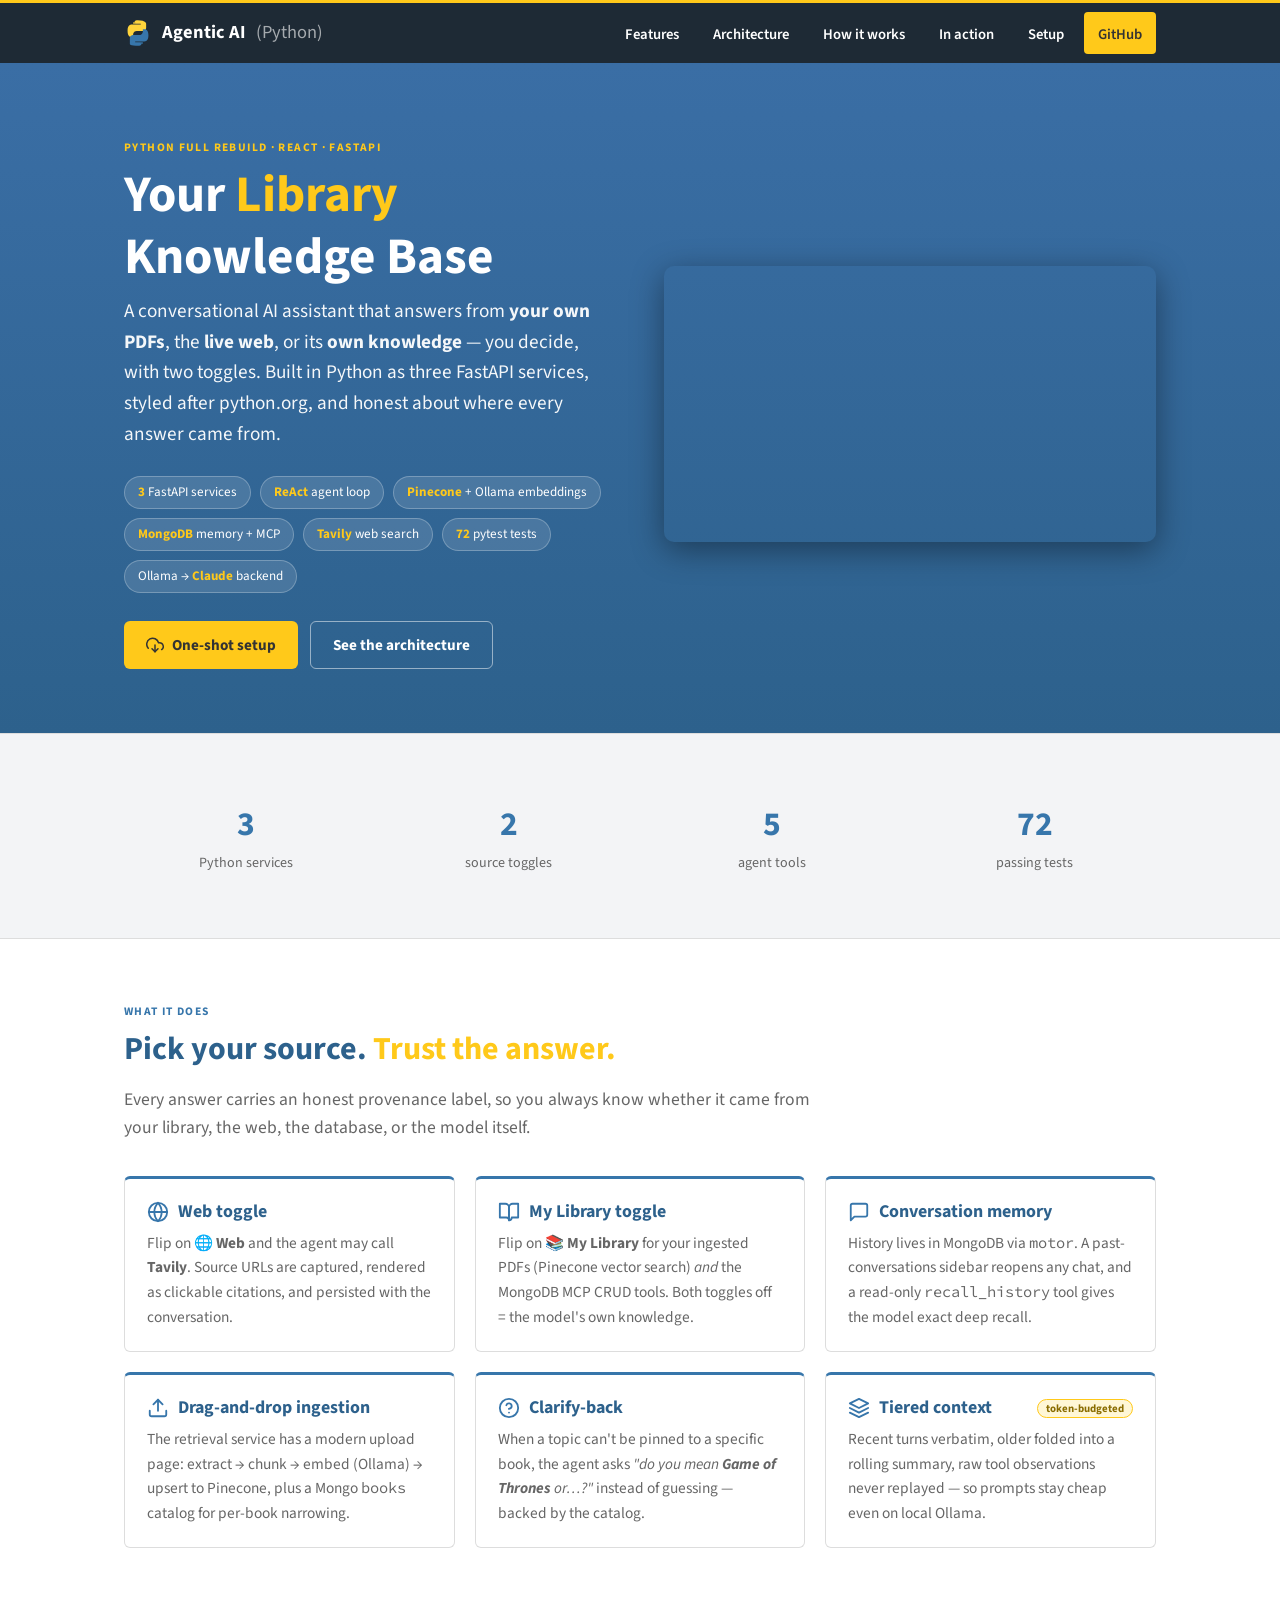
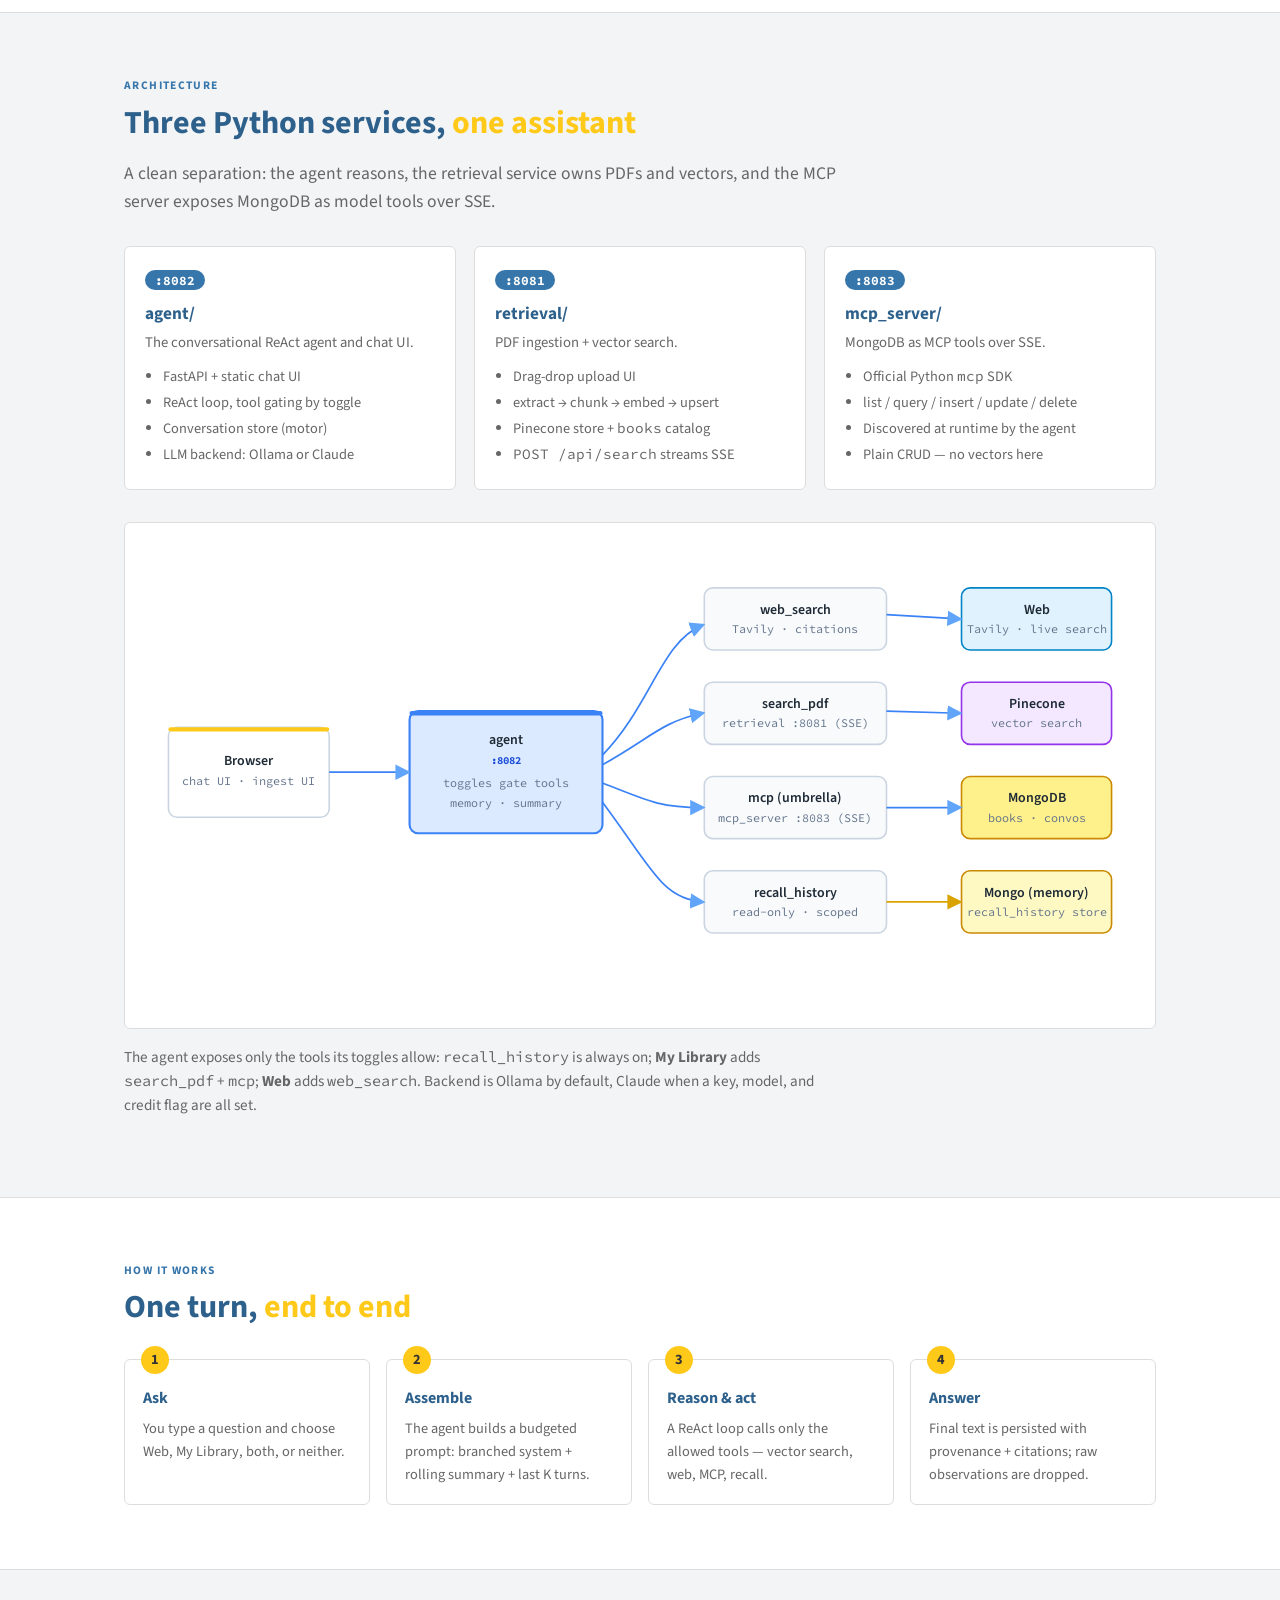
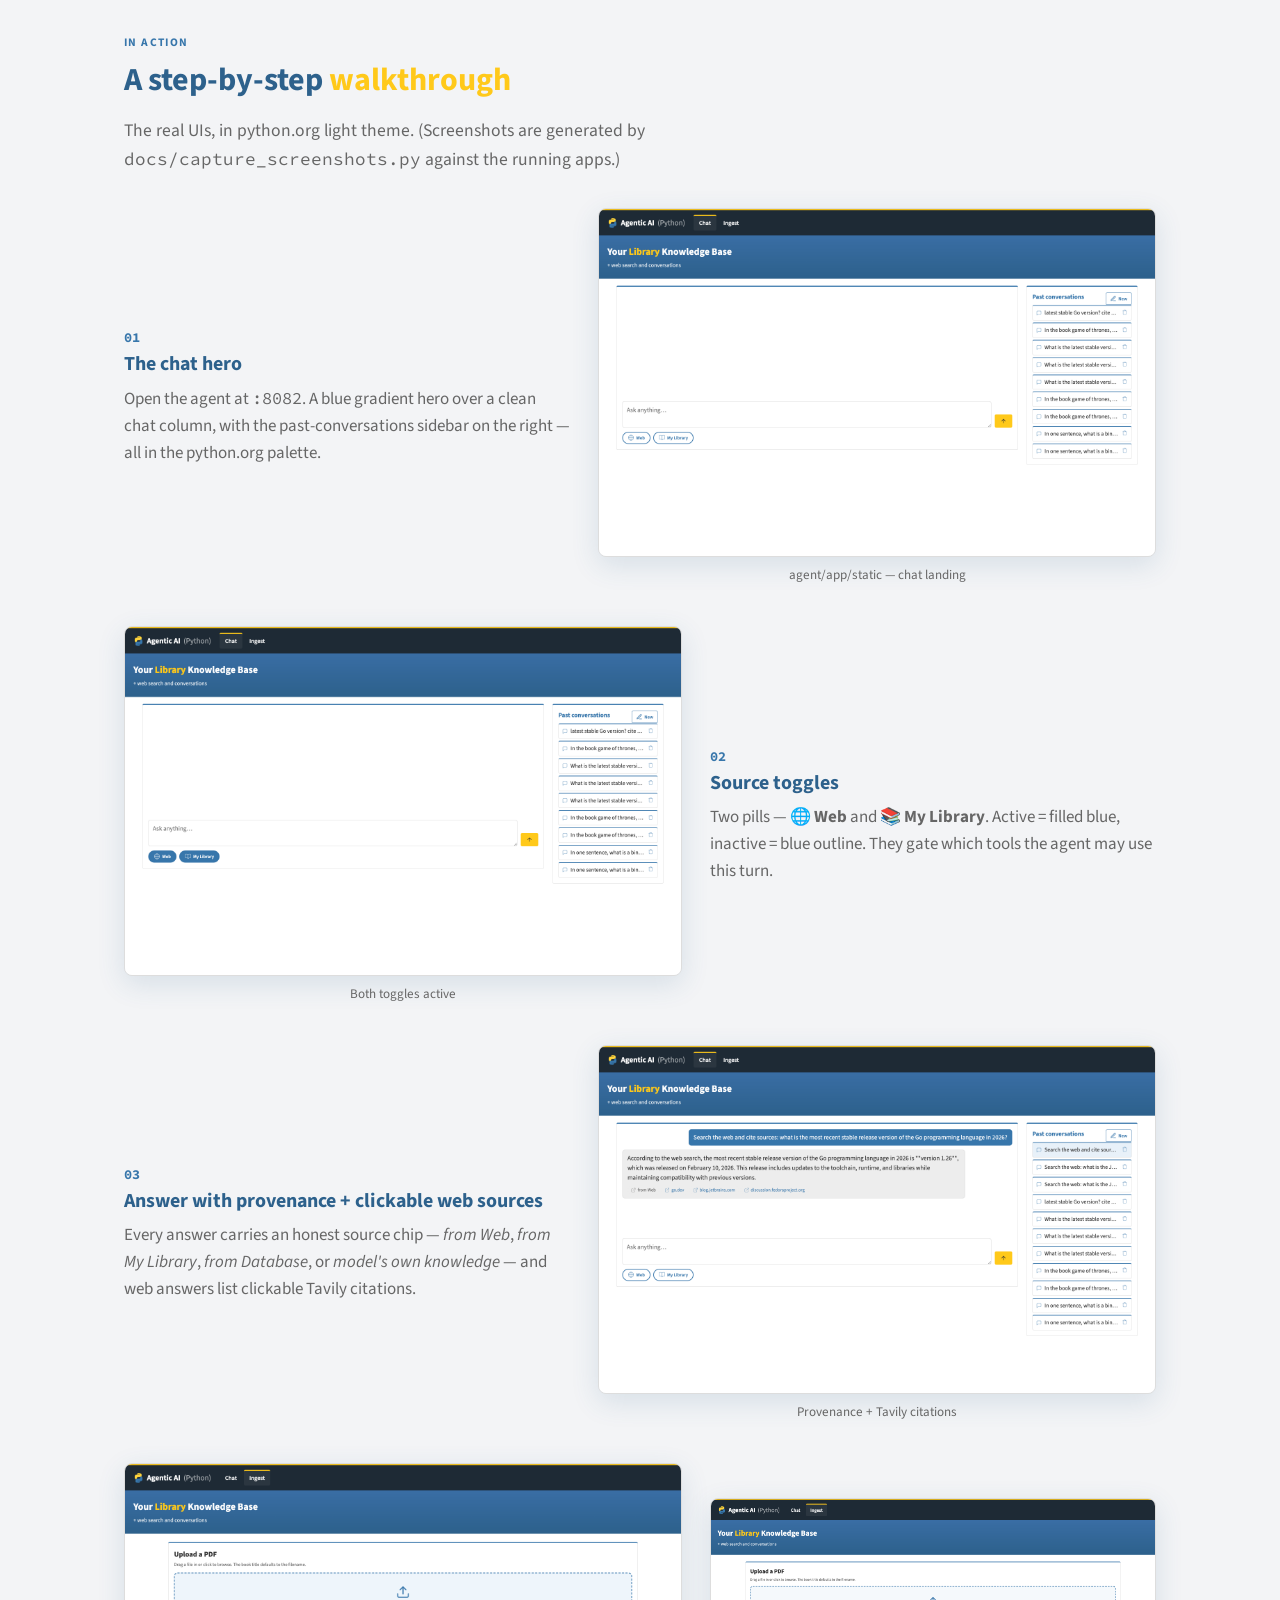
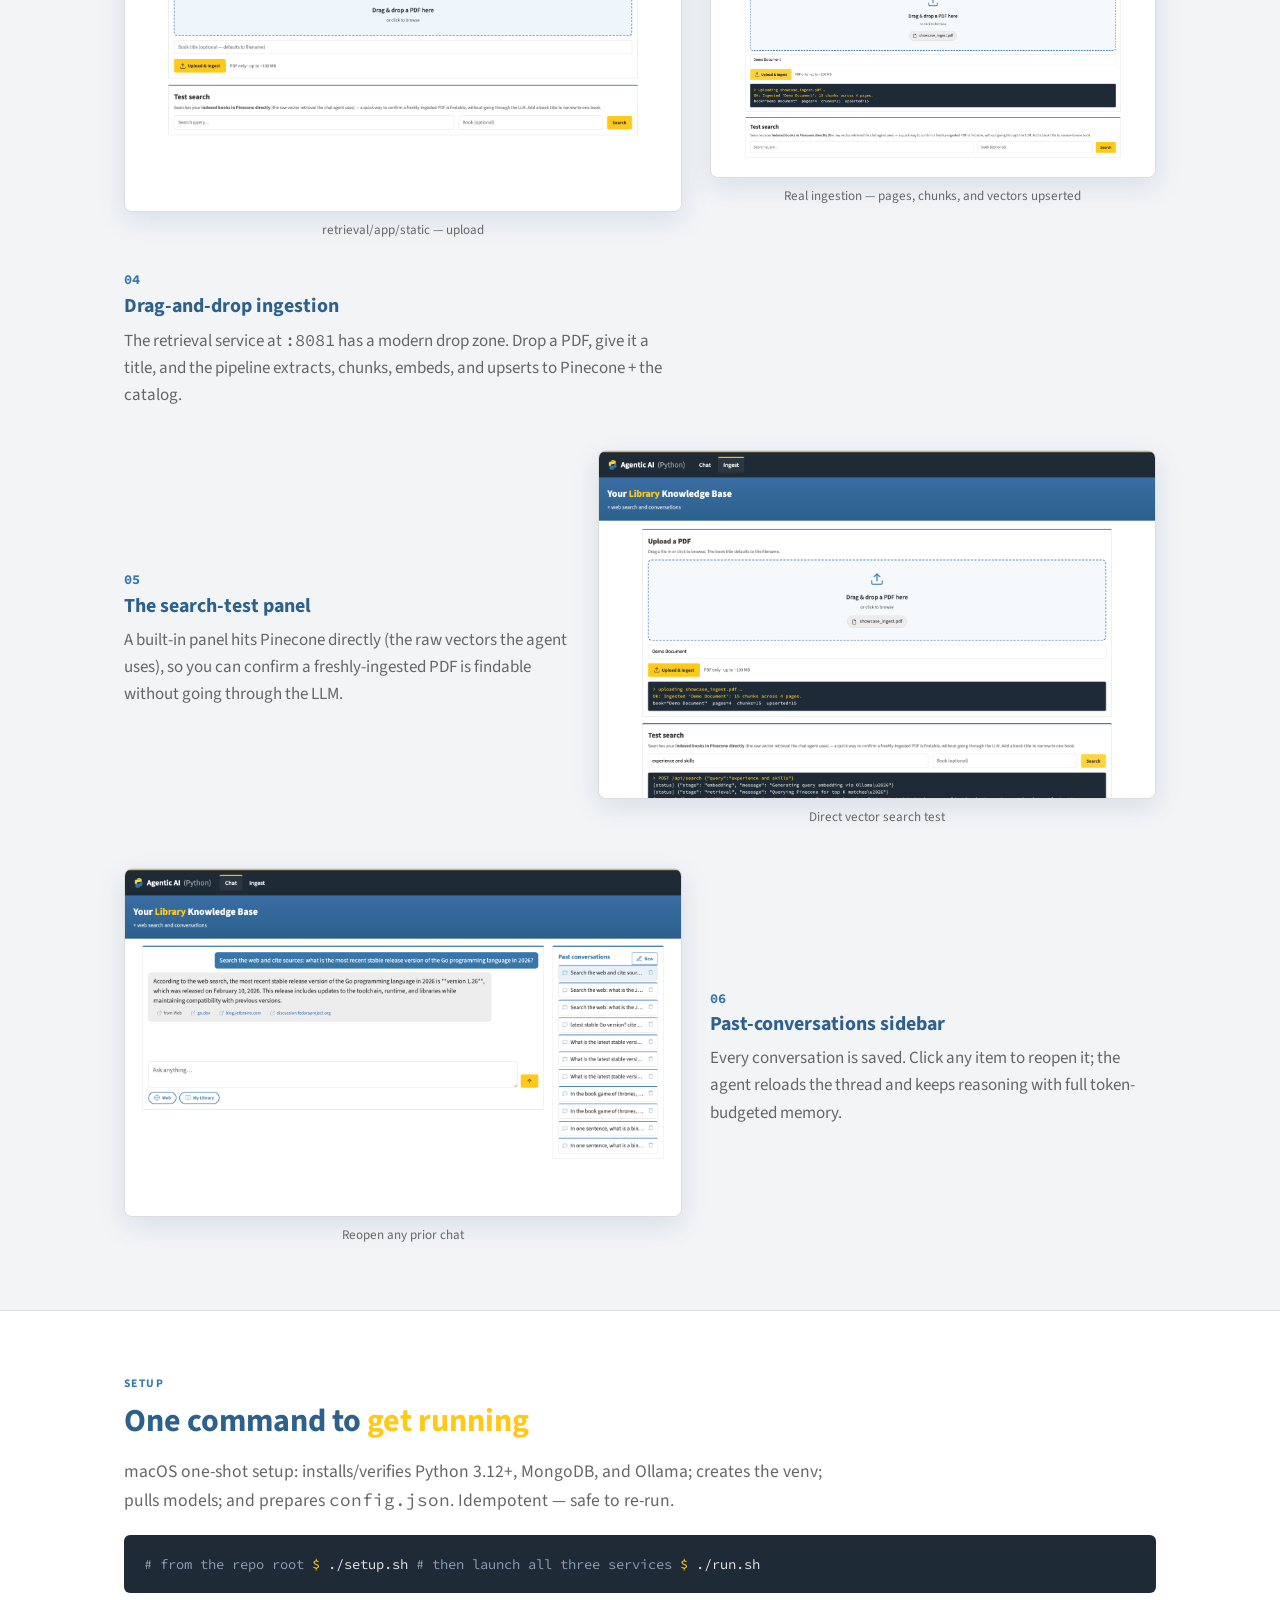
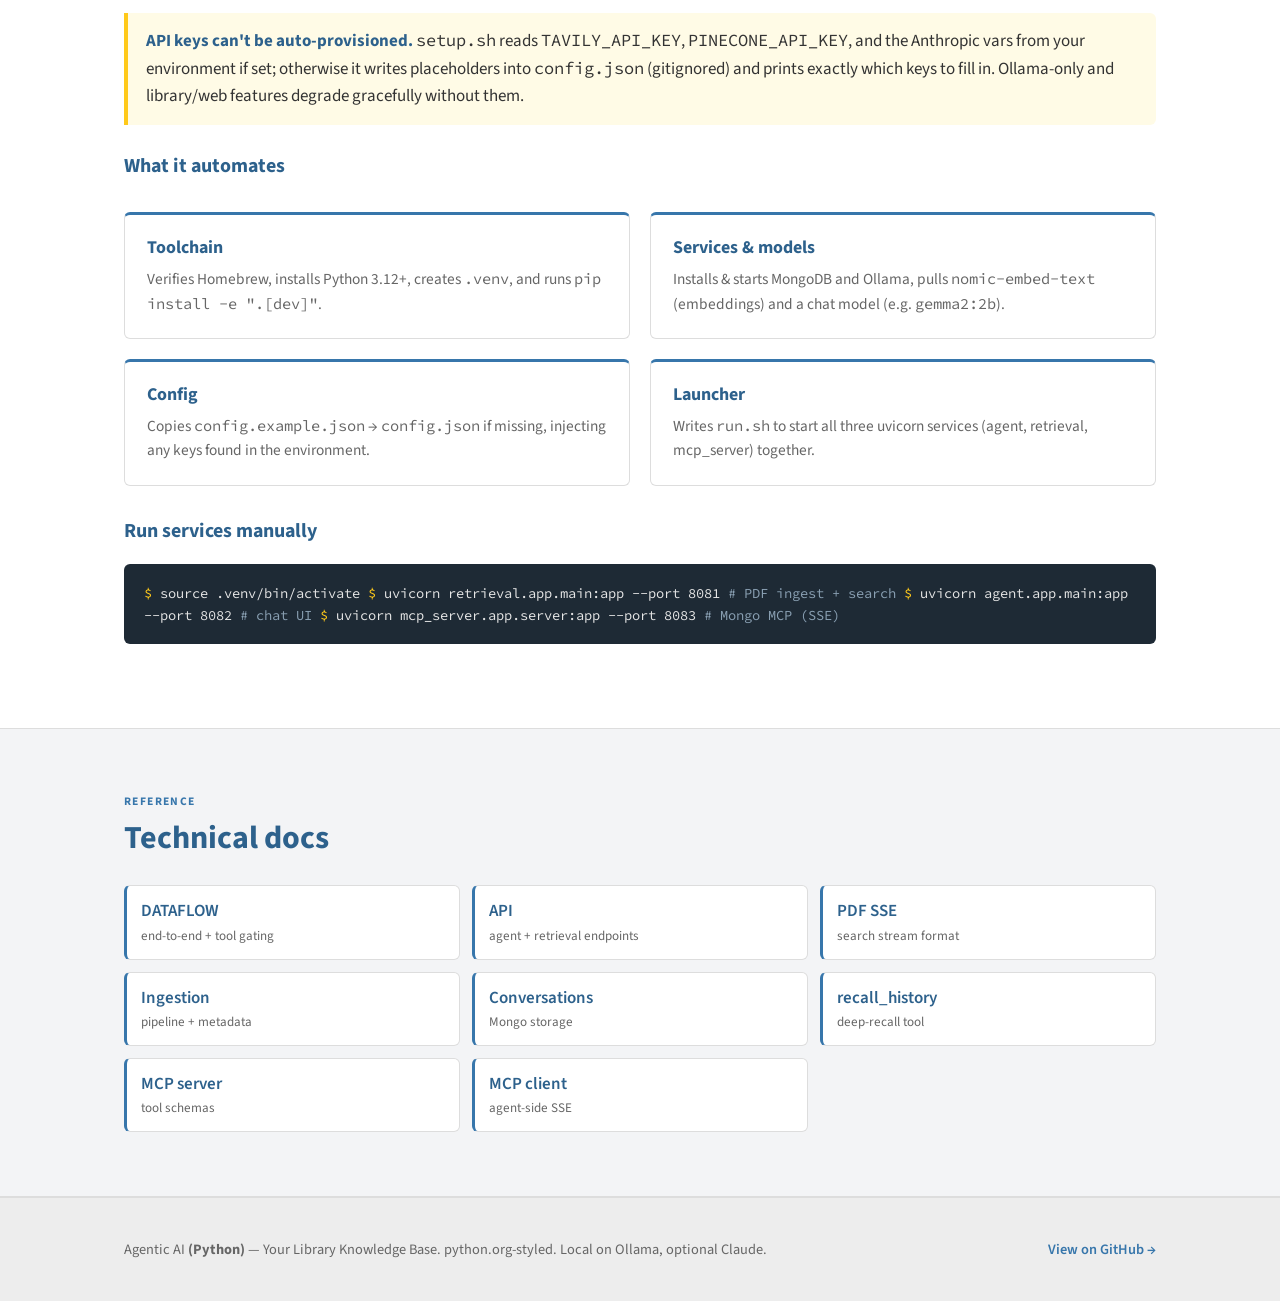
==== commit ad7fd531: "Add YouTube embed to hero, fix web-toggle nudge, raise Ollama timeout, color-code dataflow diagram, " ====
--- a/docs/index.html
+++ b/docs/index.html
@@ -40,25 +40,32 @@
 
 <!-- ── Hero ── -->
 <section class="hero">
-  <div class="wrap">
-    <div class="eyebrow" style="color:var(--py-yellow)">Python full rebuild · ReAct · FastAPI</div>
-    <h1>Your <span class="accent">Library</span> Knowledge Base</h1>
-    <p class="tagline">A conversational AI assistant that answers from <strong>your own PDFs</strong>, the <strong>live web</strong>, or its <strong>own knowledge</strong> — you decide, with two toggles. Built in Python as three FastAPI services, styled after python.org, and honest about where every answer came from.</p>
-    <div class="hero-badges">
-      <span class="pill"><strong>3</strong> FastAPI services</span>
-      <span class="pill"><strong>ReAct</strong> agent loop</span>
-      <span class="pill"><strong>Pinecone</strong> + Ollama embeddings</span>
-      <span class="pill"><strong>MongoDB</strong> memory + MCP</span>
-      <span class="pill"><strong>Tavily</strong> web search</span>
-      <span class="pill"><strong>72</strong> pytest tests</span>
-      <span class="pill">Ollama → <strong>Claude</strong> backend</span>
-    </div>
-    <div class="hero-cta">
-      <a class="btn btn-primary" href="#setup">
-        <svg width="18" height="18" viewBox="0 0 24 24" fill="none" stroke="currentColor" stroke-width="2" stroke-linecap="round" stroke-linejoin="round"><polyline points="8 17 12 21 16 17"/><line x1="12" x2="12" y1="12" y2="21"/><path d="M20.88 18.09A5 5 0 0 0 18 9h-1.26A8 8 0 1 0 3 16.29"/></svg>
-        One-shot setup
-      </a>
-      <a class="btn btn-ghost" href="#architecture">See the architecture</a>
+  <div class="wrap hero-wrap">
+    <div class="hero-text">
+      <div class="eyebrow" style="color:var(--py-yellow)">Python full rebuild · ReAct · FastAPI</div>
+      <h1>Your <span class="accent">Library</span> Knowledge Base</h1>
+      <p class="tagline">A conversational AI assistant that answers from <strong>your own PDFs</strong>, the <strong>live web</strong>, or its <strong>own knowledge</strong> — you decide, with two toggles. Built in Python as three FastAPI services, styled after python.org, and honest about where every answer came from.</p>
+      <div class="hero-badges">
+        <span class="pill"><strong>3</strong> FastAPI services</span>
+        <span class="pill"><strong>ReAct</strong> agent loop</span>
+        <span class="pill"><strong>Pinecone</strong> + Ollama embeddings</span>
+        <span class="pill"><strong>MongoDB</strong> memory + MCP</span>
+        <span class="pill"><strong>Tavily</strong> web search</span>
+        <span class="pill"><strong>72</strong> pytest tests</span>
+        <span class="pill">Ollama → <strong>Claude</strong> backend</span>
+      </div>
+      <div class="hero-cta">
+        <a class="btn btn-primary" href="#setup">
+          <svg width="18" height="18" viewBox="0 0 24 24" fill="none" stroke="currentColor" stroke-width="2" stroke-linecap="round" stroke-linejoin="round"><polyline points="8 17 12 21 16 17"/><line x1="12" x2="12" y1="12" y2="21"/><path d="M20.88 18.09A5 5 0 0 0 18 9h-1.26A8 8 0 1 0 3 16.29"/></svg>
+          One-shot setup
+        </a>
+        <a class="btn btn-ghost" href="#architecture">See the architecture</a>
+      </div>
+    </div>
+    <div class="hero-video">
+      <div class="video-frame">
+        <iframe src="https://www.youtube.com/embed/qvQRfdVsl0k" title="Agentic AI — How it works" frameborder="0" allow="accelerometer; autoplay; clipboard-write; encrypted-media; gyroscope; picture-in-picture; web-share" allowfullscreen></iframe>
+      </div>
     </div>
   </div>
 </section>
--- a/docs/assets/showcase.css
+++ b/docs/assets/showcase.css
@@ -73,7 +73,11 @@
 /* ── Hero (blue gradient band, yellow accents) ── */
 .hero { background: var(--header-grad); color: #fff; padding: 76px 0 64px; }
 .hero h1 { font-size: clamp(2.1rem, 5.5vw, 3.2rem); font-weight: 700; margin-bottom: .15em; }
-.hero .tagline { font-size: 1.2rem; opacity: .95; max-width: 680px; margin: 6px 0 0; }
+.hero .tagline { font-size: 1.2rem; opacity: .95; max-width: 600px; margin: 6px 0 0; }
+.hero-wrap { display: grid; grid-template-columns: 1fr 1fr; gap: 48px; align-items: center; }
+.hero-video .video-frame { position: relative; padding-bottom: 56.25%; border-radius: 10px; overflow: hidden; box-shadow: 0 8px 32px rgba(0,0,0,.4); }
+.hero-video .video-frame iframe { position: absolute; inset: 0; width: 100%; height: 100%; }
+@media (max-width: 760px) { .hero-wrap { grid-template-columns: 1fr; } }
 .hero-badges { display: flex; flex-wrap: wrap; gap: 9px; margin: 26px 0 28px; }
 .pill { background: rgba(255,255,255,.12); border: 1px solid rgba(255,255,255,.25); padding: 5px 13px; border-radius: 999px; font-size: .82rem; color: #fff; }
 .pill strong { color: var(--py-yellow); }
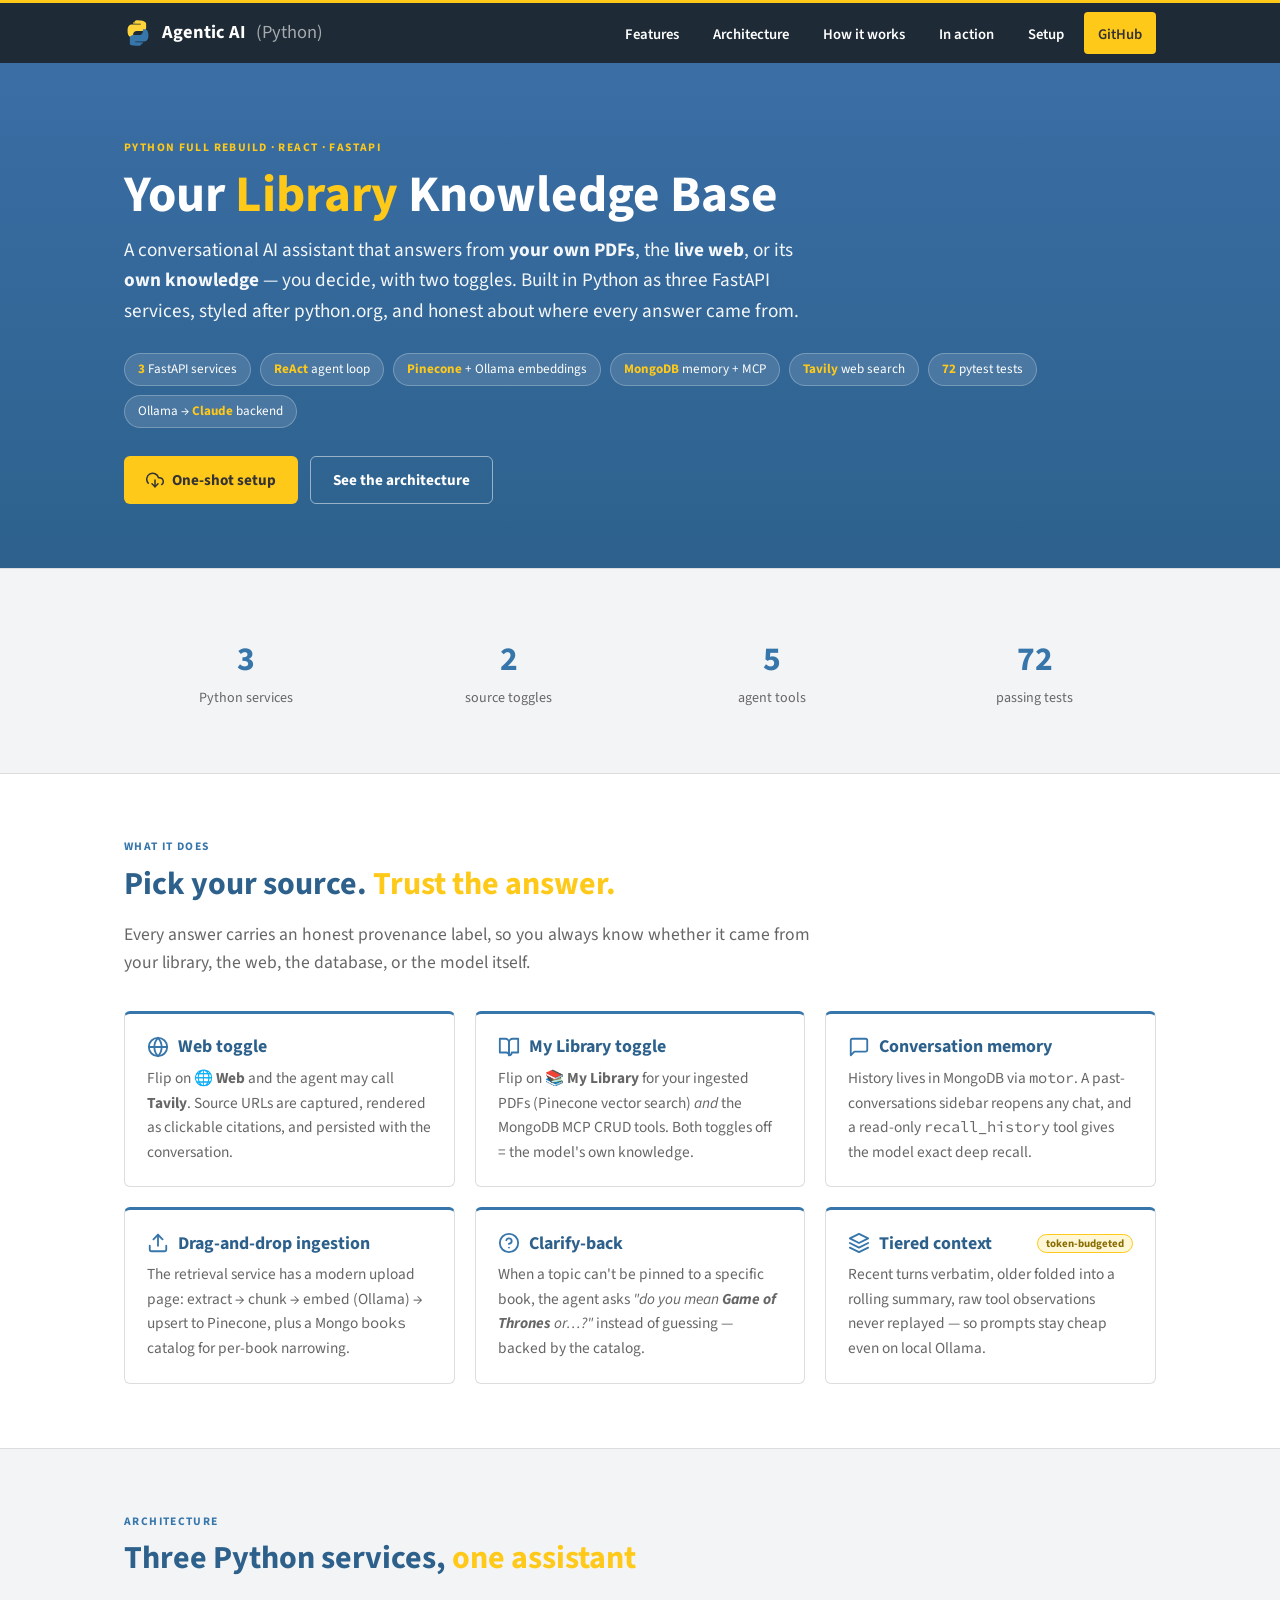
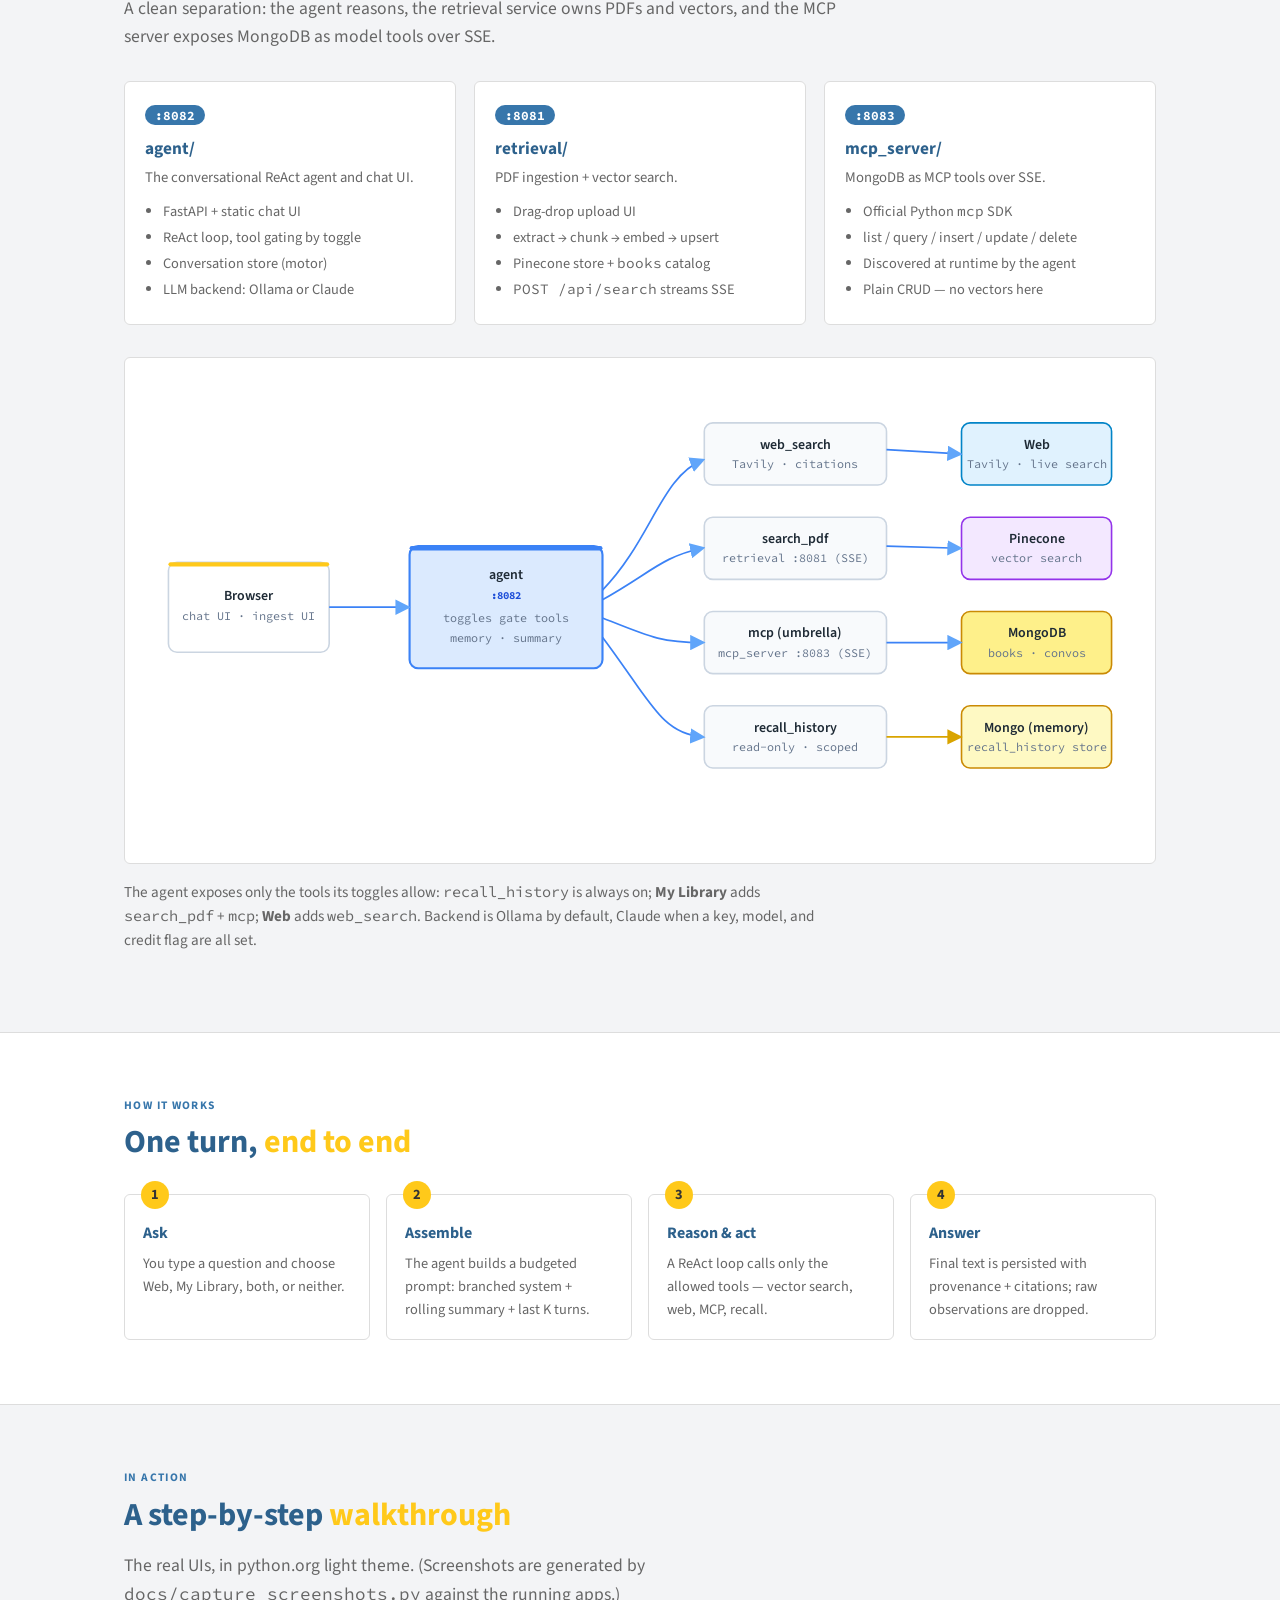
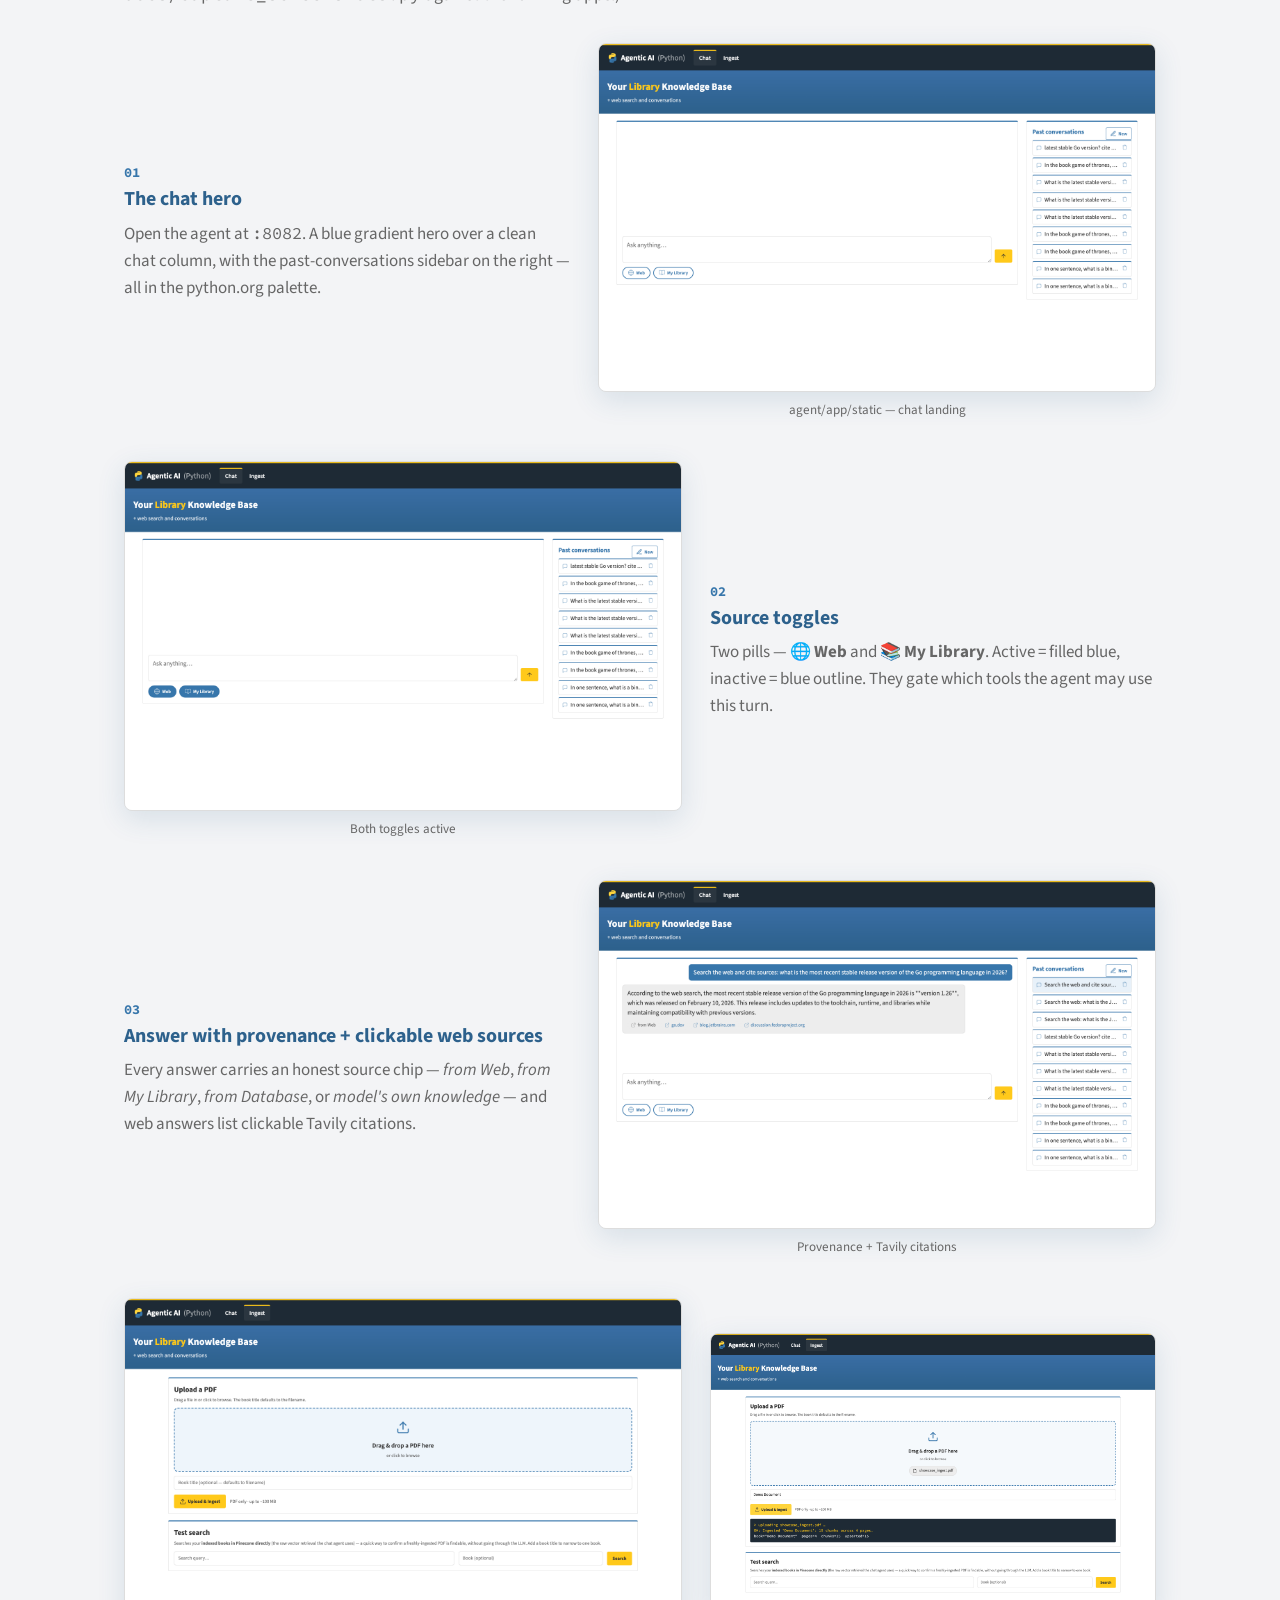
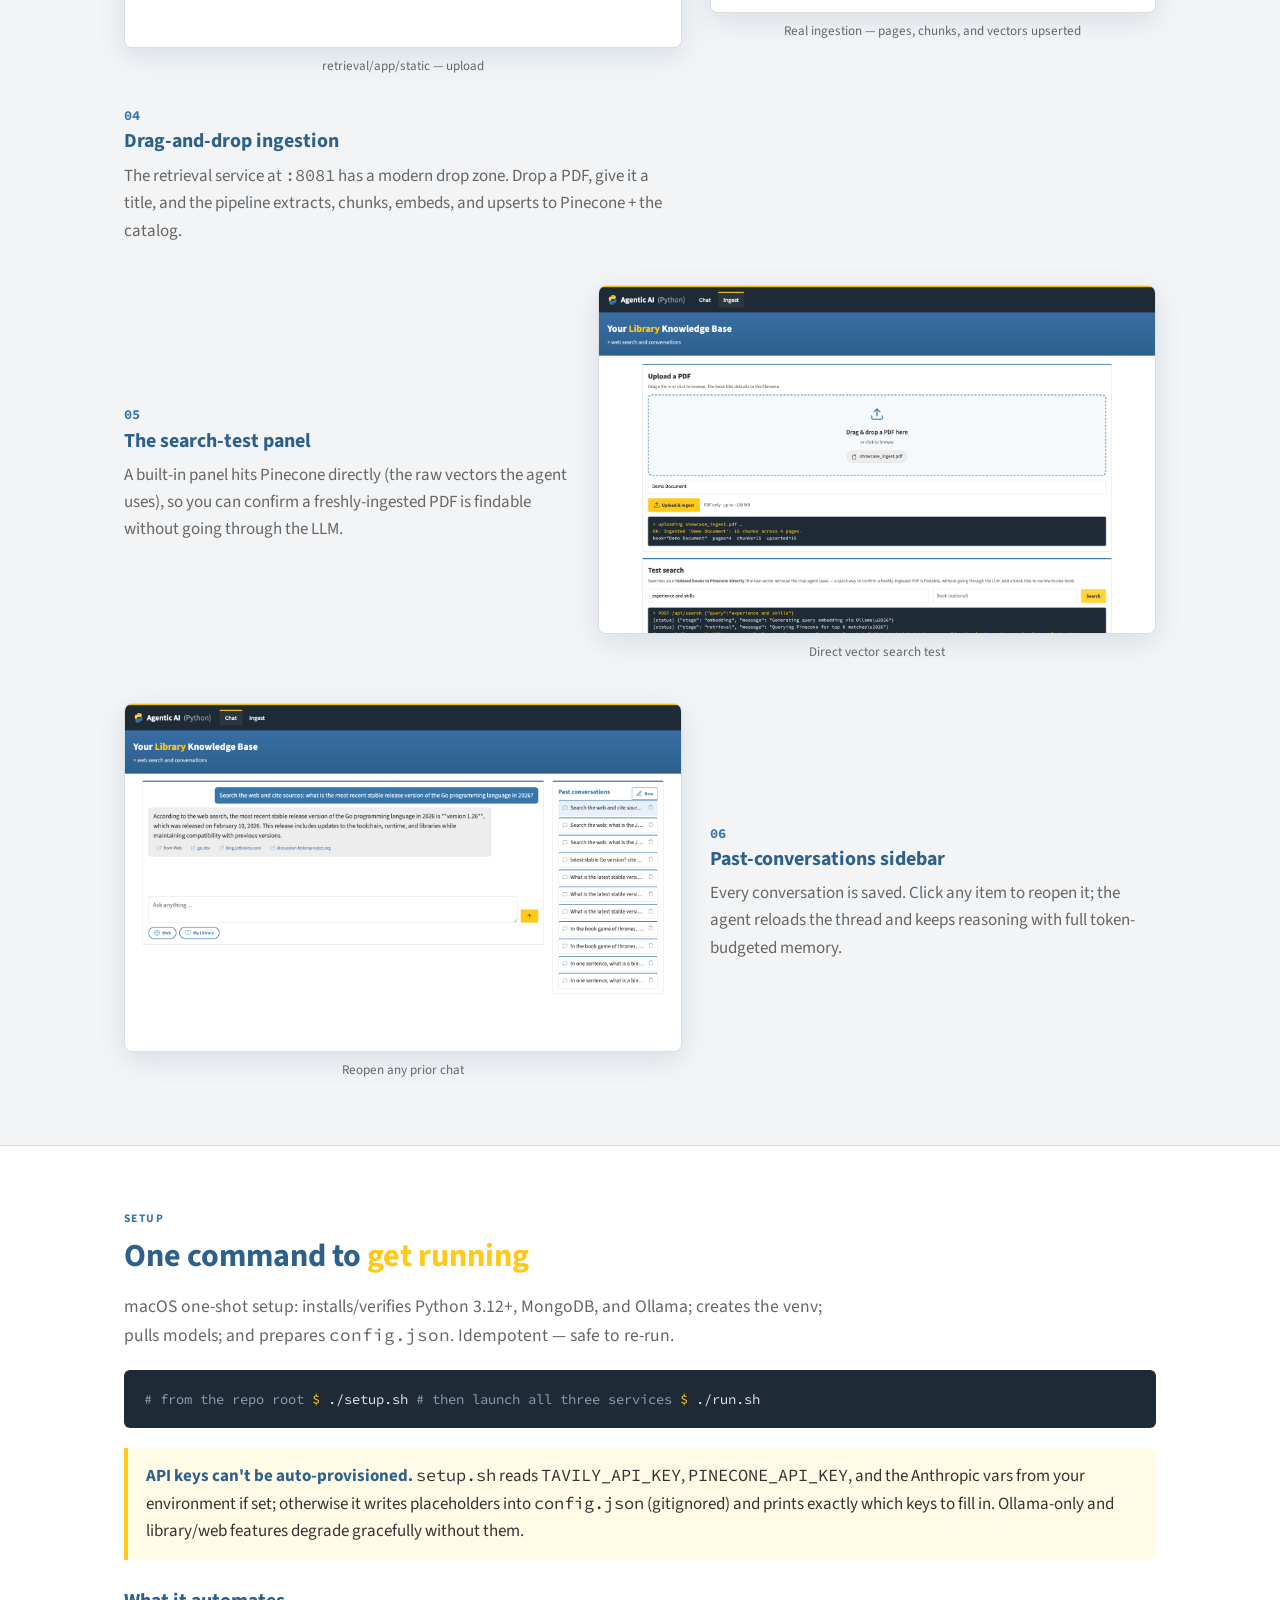
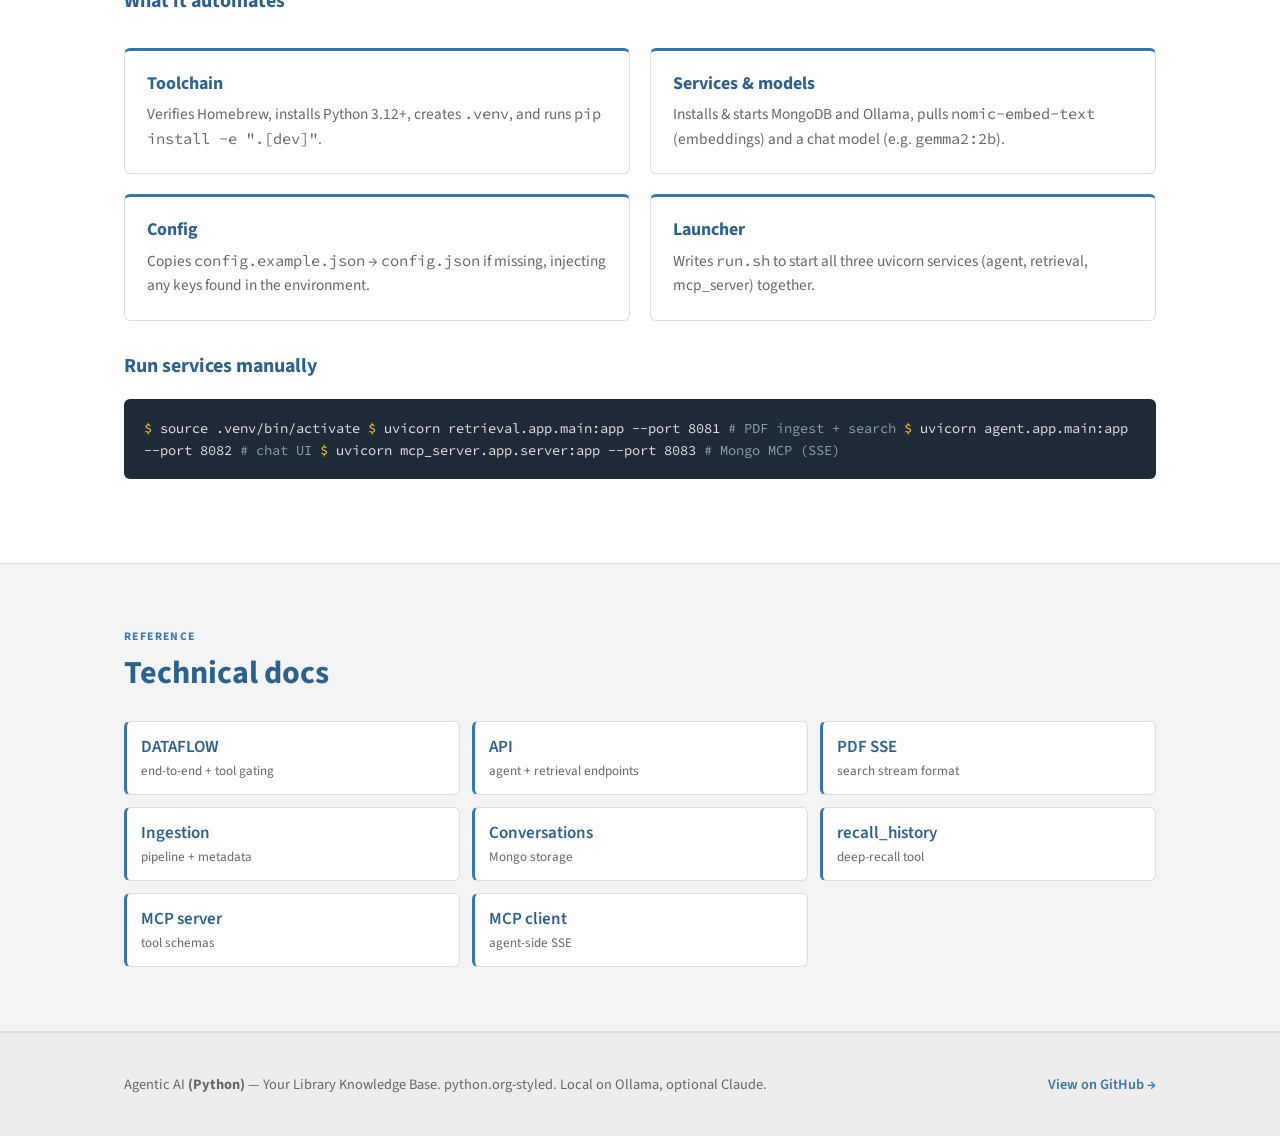
==== commit f6a084b9: "Revert hero video embed — restore original single-column hero" ====
--- a/docs/index.html
+++ b/docs/index.html
@@ -40,32 +40,25 @@
 
 <!-- ── Hero ── -->
 <section class="hero">
-  <div class="wrap hero-wrap">
-    <div class="hero-text">
-      <div class="eyebrow" style="color:var(--py-yellow)">Python full rebuild · ReAct · FastAPI</div>
-      <h1>Your <span class="accent">Library</span> Knowledge Base</h1>
-      <p class="tagline">A conversational AI assistant that answers from <strong>your own PDFs</strong>, the <strong>live web</strong>, or its <strong>own knowledge</strong> — you decide, with two toggles. Built in Python as three FastAPI services, styled after python.org, and honest about where every answer came from.</p>
-      <div class="hero-badges">
-        <span class="pill"><strong>3</strong> FastAPI services</span>
-        <span class="pill"><strong>ReAct</strong> agent loop</span>
-        <span class="pill"><strong>Pinecone</strong> + Ollama embeddings</span>
-        <span class="pill"><strong>MongoDB</strong> memory + MCP</span>
-        <span class="pill"><strong>Tavily</strong> web search</span>
-        <span class="pill"><strong>72</strong> pytest tests</span>
-        <span class="pill">Ollama → <strong>Claude</strong> backend</span>
-      </div>
-      <div class="hero-cta">
-        <a class="btn btn-primary" href="#setup">
-          <svg width="18" height="18" viewBox="0 0 24 24" fill="none" stroke="currentColor" stroke-width="2" stroke-linecap="round" stroke-linejoin="round"><polyline points="8 17 12 21 16 17"/><line x1="12" x2="12" y1="12" y2="21"/><path d="M20.88 18.09A5 5 0 0 0 18 9h-1.26A8 8 0 1 0 3 16.29"/></svg>
-          One-shot setup
-        </a>
-        <a class="btn btn-ghost" href="#architecture">See the architecture</a>
-      </div>
-    </div>
-    <div class="hero-video">
-      <div class="video-frame">
-        <iframe src="https://www.youtube.com/embed/qvQRfdVsl0k" title="Agentic AI — How it works" frameborder="0" allow="accelerometer; autoplay; clipboard-write; encrypted-media; gyroscope; picture-in-picture; web-share" allowfullscreen></iframe>
-      </div>
+  <div class="wrap">
+    <div class="eyebrow" style="color:var(--py-yellow)">Python full rebuild · ReAct · FastAPI</div>
+    <h1>Your <span class="accent">Library</span> Knowledge Base</h1>
+    <p class="tagline">A conversational AI assistant that answers from <strong>your own PDFs</strong>, the <strong>live web</strong>, or its <strong>own knowledge</strong> — you decide, with two toggles. Built in Python as three FastAPI services, styled after python.org, and honest about where every answer came from.</p>
+    <div class="hero-badges">
+      <span class="pill"><strong>3</strong> FastAPI services</span>
+      <span class="pill"><strong>ReAct</strong> agent loop</span>
+      <span class="pill"><strong>Pinecone</strong> + Ollama embeddings</span>
+      <span class="pill"><strong>MongoDB</strong> memory + MCP</span>
+      <span class="pill"><strong>Tavily</strong> web search</span>
+      <span class="pill"><strong>72</strong> pytest tests</span>
+      <span class="pill">Ollama → <strong>Claude</strong> backend</span>
+    </div>
+    <div class="hero-cta">
+      <a class="btn btn-primary" href="#setup">
+        <svg width="18" height="18" viewBox="0 0 24 24" fill="none" stroke="currentColor" stroke-width="2" stroke-linecap="round" stroke-linejoin="round"><polyline points="8 17 12 21 16 17"/><line x1="12" x2="12" y1="12" y2="21"/><path d="M20.88 18.09A5 5 0 0 0 18 9h-1.26A8 8 0 1 0 3 16.29"/></svg>
+        One-shot setup
+      </a>
+      <a class="btn btn-ghost" href="#architecture">See the architecture</a>
     </div>
   </div>
 </section>
--- a/docs/assets/showcase.css
+++ b/docs/assets/showcase.css
@@ -73,11 +73,7 @@
 /* ── Hero (blue gradient band, yellow accents) ── */
 .hero { background: var(--header-grad); color: #fff; padding: 76px 0 64px; }
 .hero h1 { font-size: clamp(2.1rem, 5.5vw, 3.2rem); font-weight: 700; margin-bottom: .15em; }
-.hero .tagline { font-size: 1.2rem; opacity: .95; max-width: 600px; margin: 6px 0 0; }
-.hero-wrap { display: grid; grid-template-columns: 1fr 1fr; gap: 48px; align-items: center; }
-.hero-video .video-frame { position: relative; padding-bottom: 56.25%; border-radius: 10px; overflow: hidden; box-shadow: 0 8px 32px rgba(0,0,0,.4); }
-.hero-video .video-frame iframe { position: absolute; inset: 0; width: 100%; height: 100%; }
-@media (max-width: 760px) { .hero-wrap { grid-template-columns: 1fr; } }
+.hero .tagline { font-size: 1.2rem; opacity: .95; max-width: 680px; margin: 6px 0 0; }
 .hero-badges { display: flex; flex-wrap: wrap; gap: 9px; margin: 26px 0 28px; }
 .pill { background: rgba(255,255,255,.12); border: 1px solid rgba(255,255,255,.25); padding: 5px 13px; border-radius: 999px; font-size: .82rem; color: #fff; }
 .pill strong { color: var(--py-yellow); }
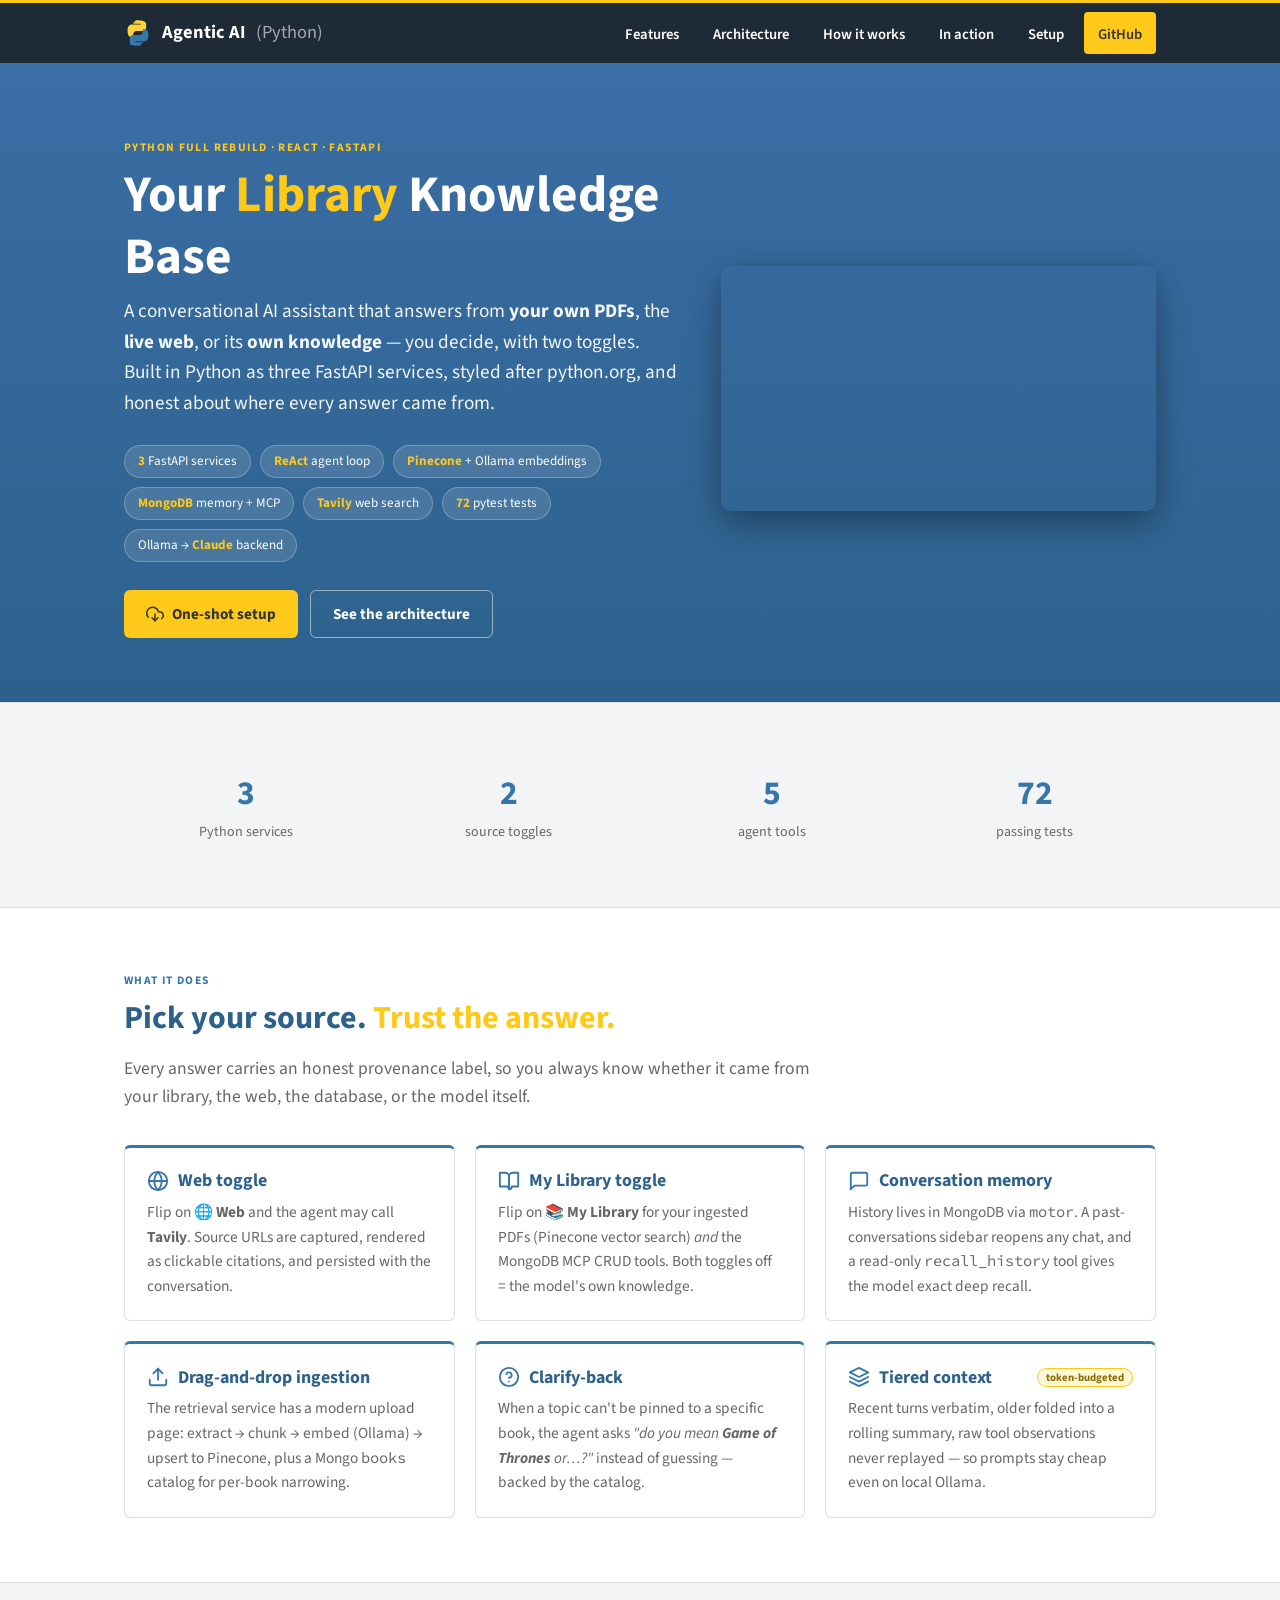
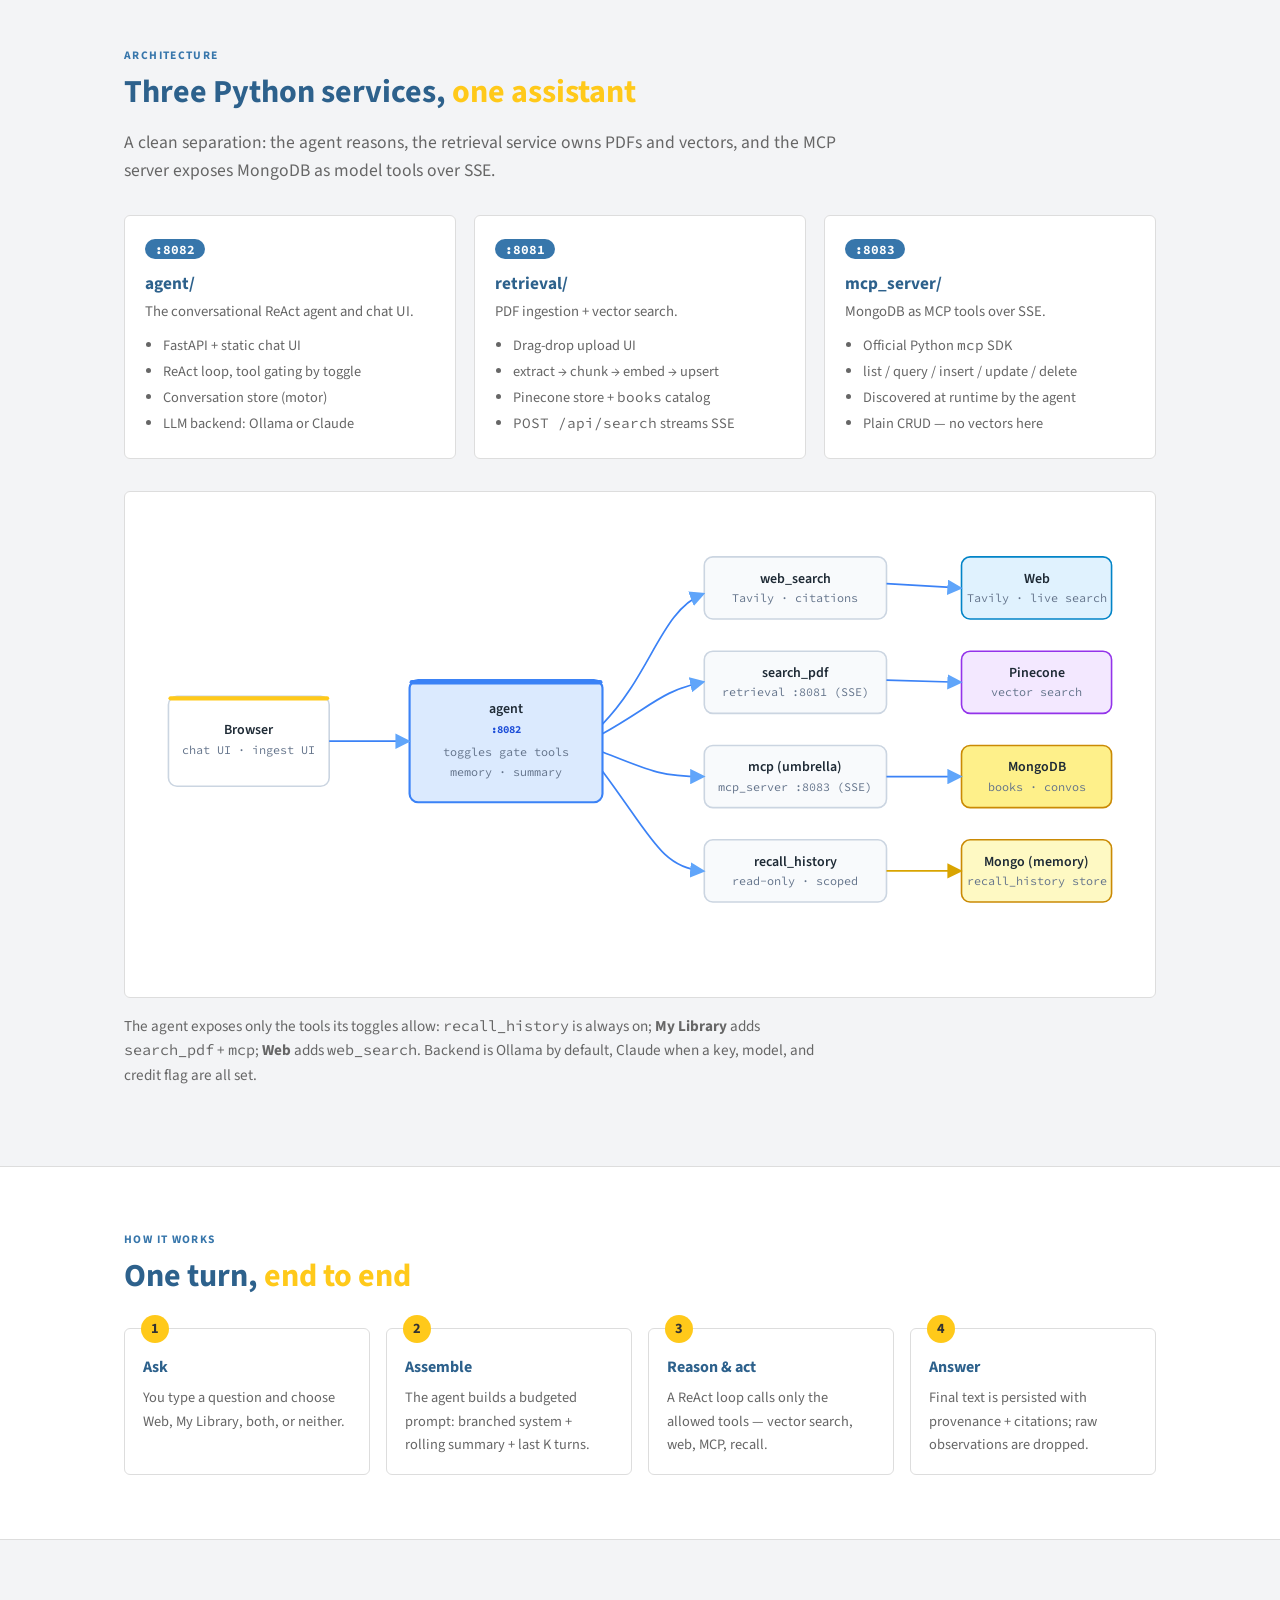
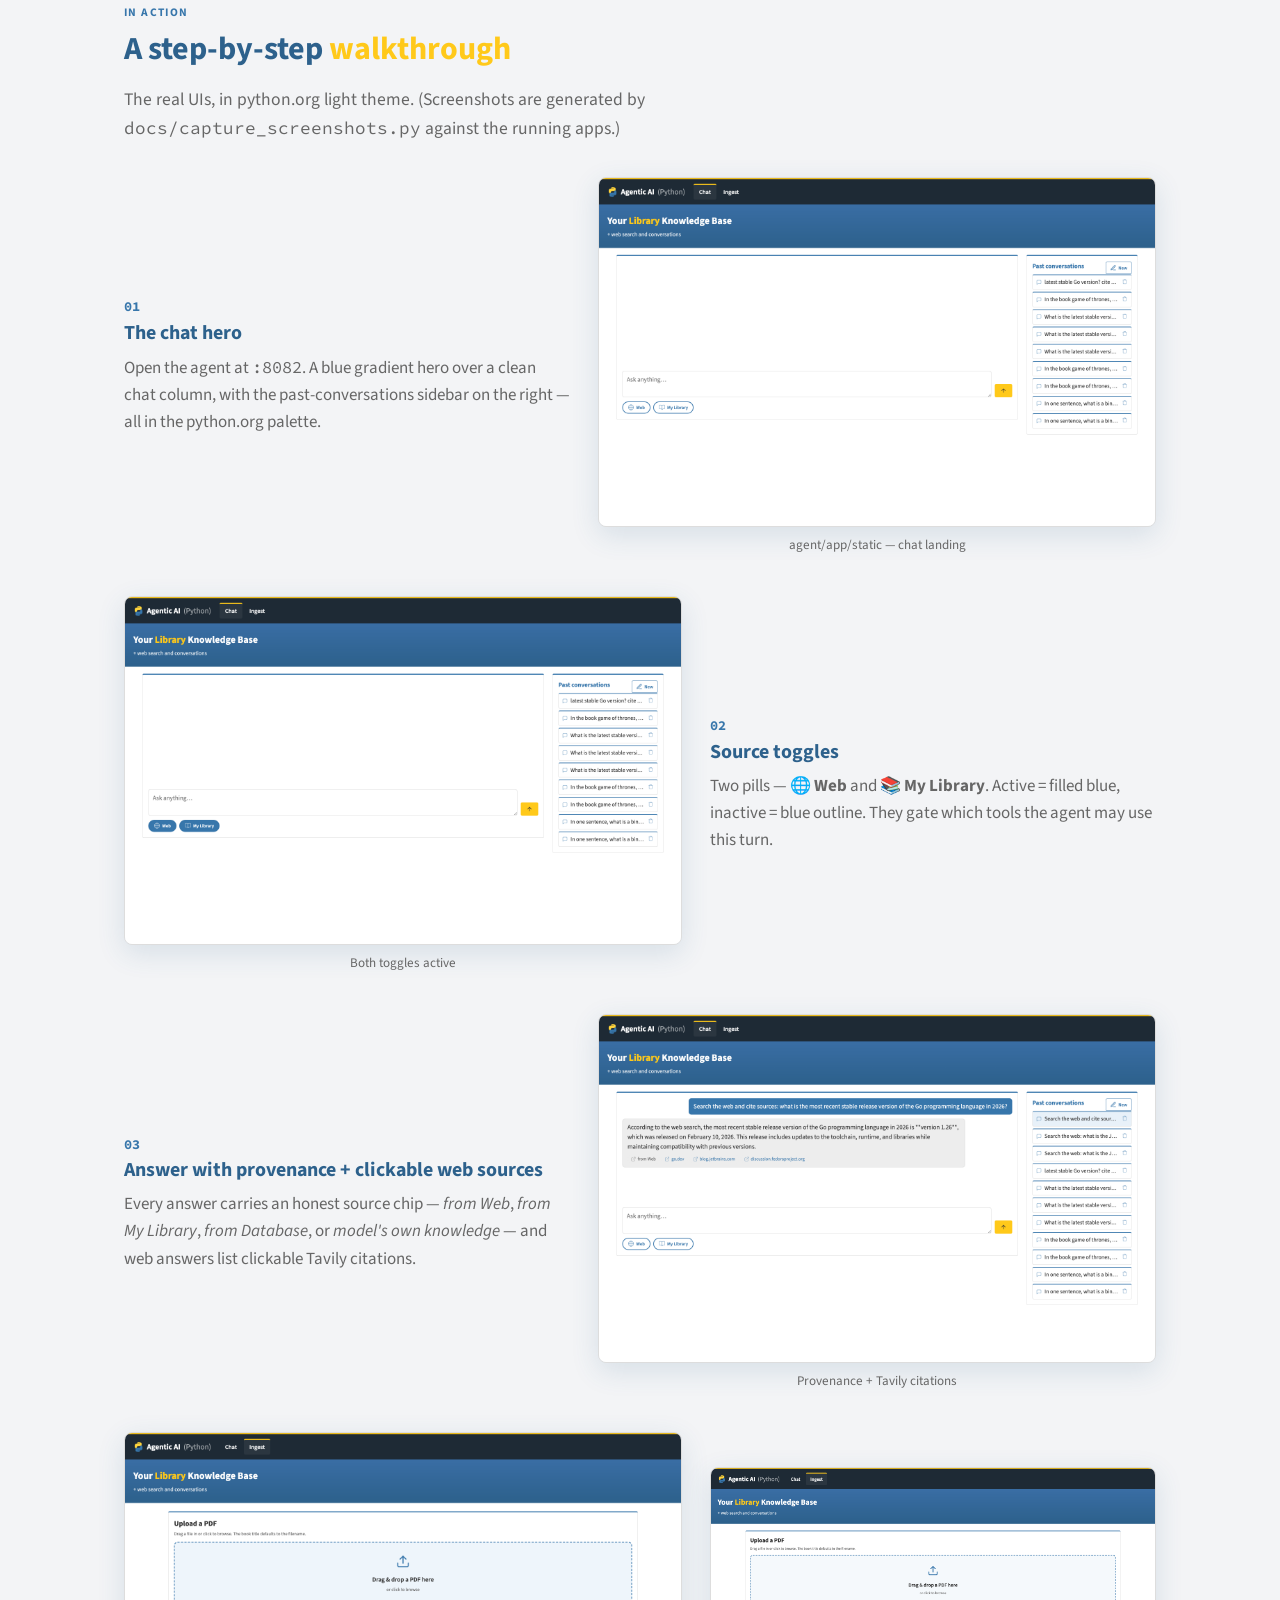
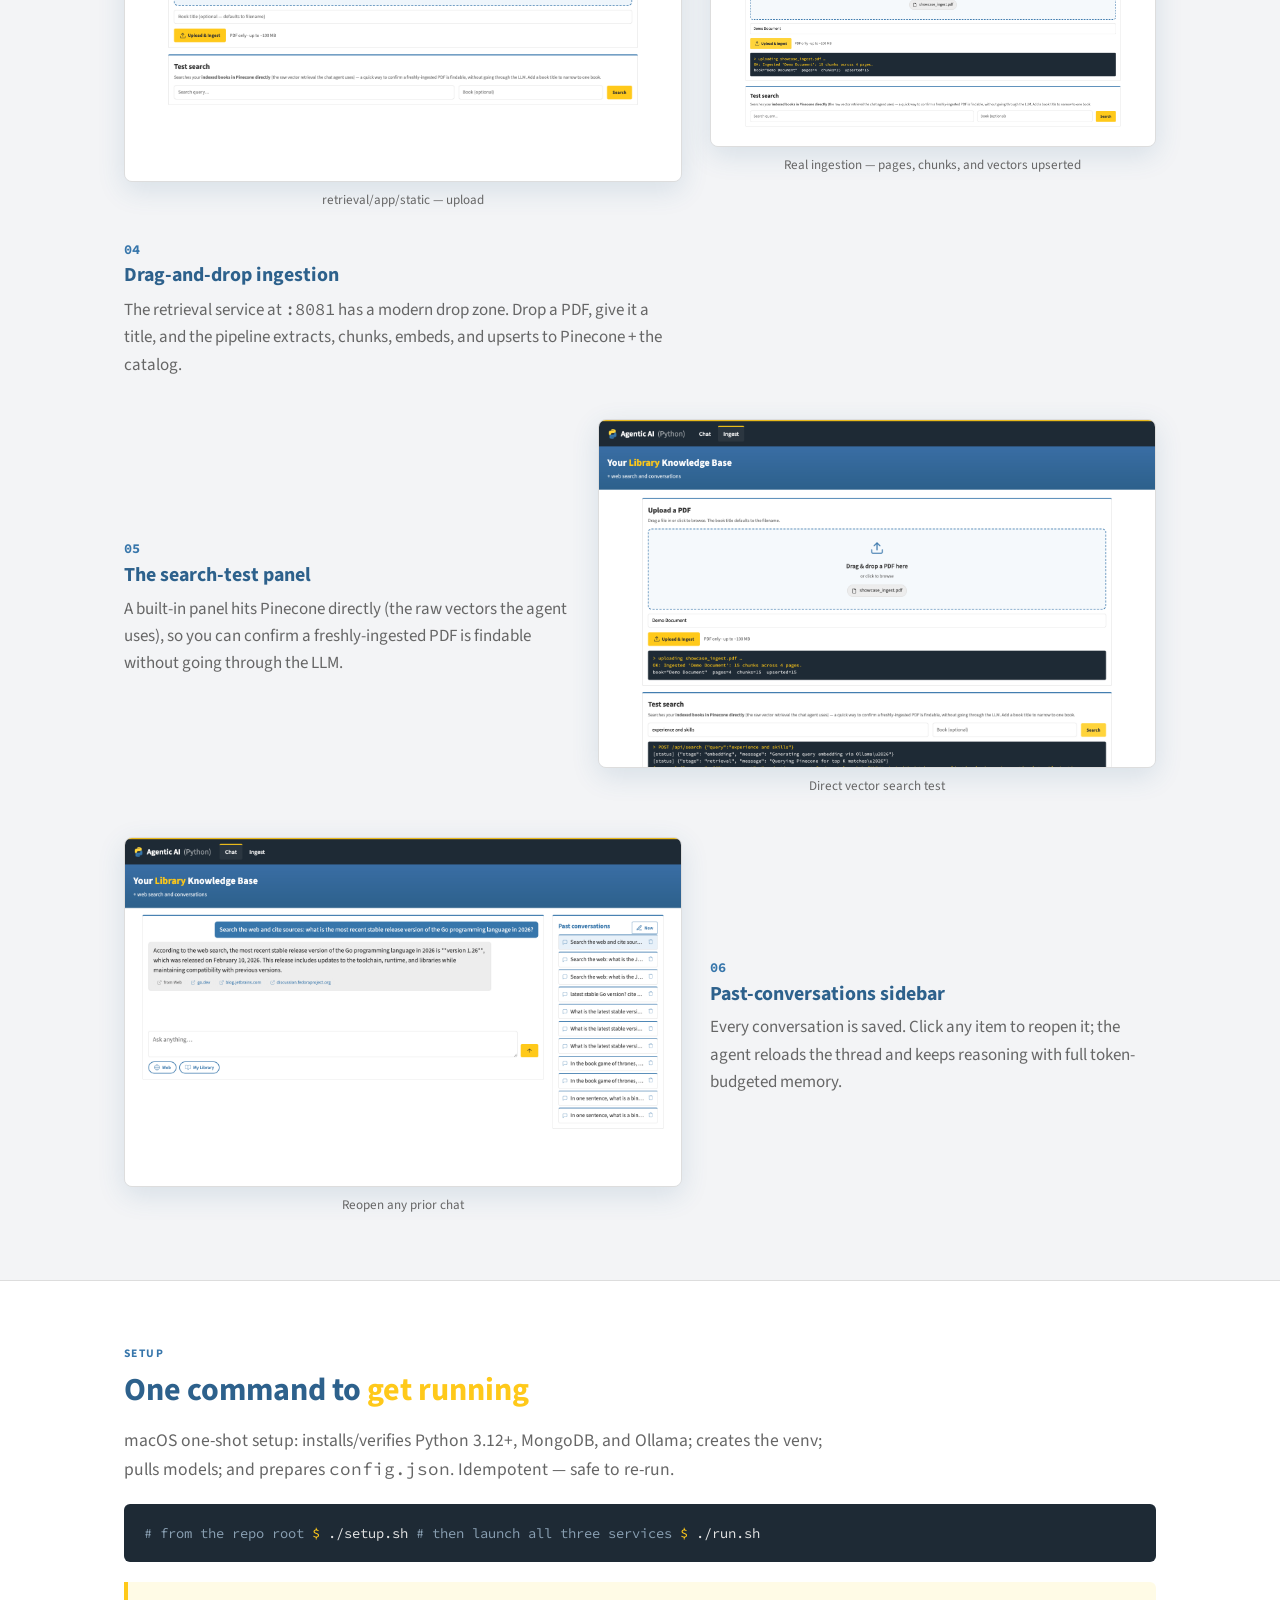
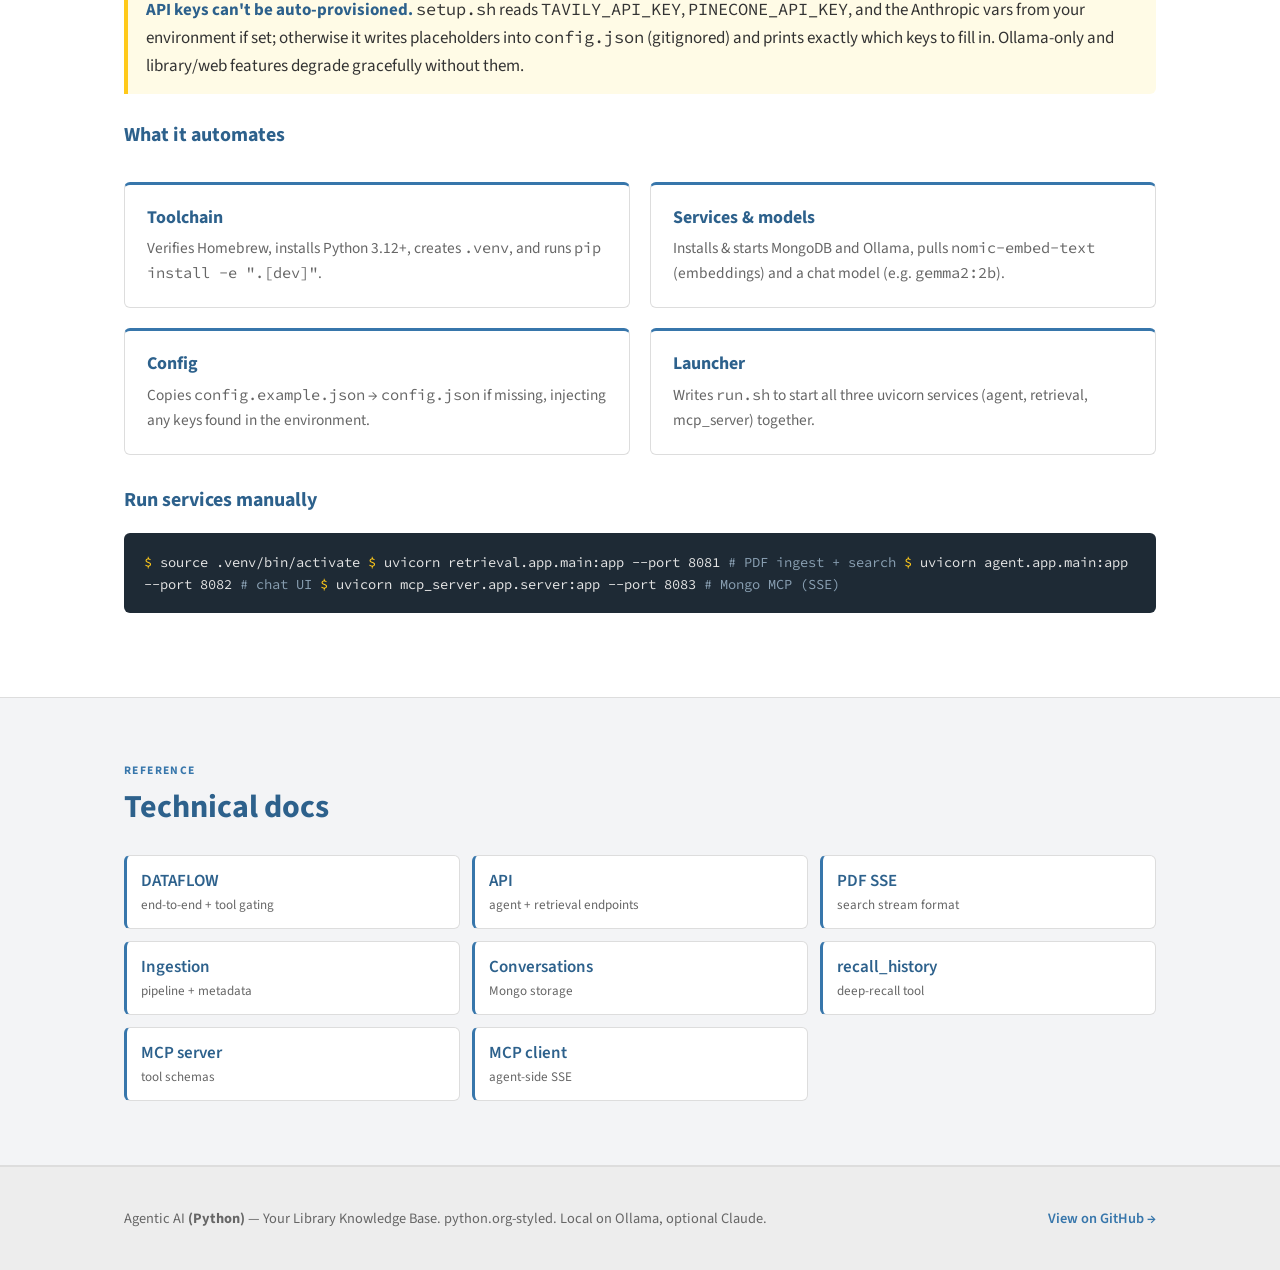
==== commit d793e41d: "Add YouTube video to hero (flexbox layout, right of text)" ====
--- a/docs/index.html
+++ b/docs/index.html
@@ -40,25 +40,30 @@
 
 <!-- ── Hero ── -->
 <section class="hero">
-  <div class="wrap">
-    <div class="eyebrow" style="color:var(--py-yellow)">Python full rebuild · ReAct · FastAPI</div>
-    <h1>Your <span class="accent">Library</span> Knowledge Base</h1>
-    <p class="tagline">A conversational AI assistant that answers from <strong>your own PDFs</strong>, the <strong>live web</strong>, or its <strong>own knowledge</strong> — you decide, with two toggles. Built in Python as three FastAPI services, styled after python.org, and honest about where every answer came from.</p>
-    <div class="hero-badges">
-      <span class="pill"><strong>3</strong> FastAPI services</span>
-      <span class="pill"><strong>ReAct</strong> agent loop</span>
-      <span class="pill"><strong>Pinecone</strong> + Ollama embeddings</span>
-      <span class="pill"><strong>MongoDB</strong> memory + MCP</span>
-      <span class="pill"><strong>Tavily</strong> web search</span>
-      <span class="pill"><strong>72</strong> pytest tests</span>
-      <span class="pill">Ollama → <strong>Claude</strong> backend</span>
-    </div>
-    <div class="hero-cta">
-      <a class="btn btn-primary" href="#setup">
-        <svg width="18" height="18" viewBox="0 0 24 24" fill="none" stroke="currentColor" stroke-width="2" stroke-linecap="round" stroke-linejoin="round"><polyline points="8 17 12 21 16 17"/><line x1="12" x2="12" y1="12" y2="21"/><path d="M20.88 18.09A5 5 0 0 0 18 9h-1.26A8 8 0 1 0 3 16.29"/></svg>
-        One-shot setup
-      </a>
-      <a class="btn btn-ghost" href="#architecture">See the architecture</a>
+  <div class="wrap hero-wrap">
+    <div class="hero-text">
+      <div class="eyebrow" style="color:var(--py-yellow)">Python full rebuild · ReAct · FastAPI</div>
+      <h1>Your <span class="accent">Library</span> Knowledge Base</h1>
+      <p class="tagline">A conversational AI assistant that answers from <strong>your own PDFs</strong>, the <strong>live web</strong>, or its <strong>own knowledge</strong> — you decide, with two toggles. Built in Python as three FastAPI services, styled after python.org, and honest about where every answer came from.</p>
+      <div class="hero-badges">
+        <span class="pill"><strong>3</strong> FastAPI services</span>
+        <span class="pill"><strong>ReAct</strong> agent loop</span>
+        <span class="pill"><strong>Pinecone</strong> + Ollama embeddings</span>
+        <span class="pill"><strong>MongoDB</strong> memory + MCP</span>
+        <span class="pill"><strong>Tavily</strong> web search</span>
+        <span class="pill"><strong>72</strong> pytest tests</span>
+        <span class="pill">Ollama → <strong>Claude</strong> backend</span>
+      </div>
+      <div class="hero-cta">
+        <a class="btn btn-primary" href="#setup">
+          <svg width="18" height="18" viewBox="0 0 24 24" fill="none" stroke="currentColor" stroke-width="2" stroke-linecap="round" stroke-linejoin="round"><polyline points="8 17 12 21 16 17"/><line x1="12" x2="12" y1="12" y2="21"/><path d="M20.88 18.09A5 5 0 0 0 18 9h-1.26A8 8 0 1 0 3 16.29"/></svg>
+          One-shot setup
+        </a>
+        <a class="btn btn-ghost" href="#architecture">See the architecture</a>
+      </div>
+    </div>
+    <div class="hero-video">
+      <iframe src="https://www.youtube.com/embed/qvQRfdVsl0k" title="Agentic AI — How it works" frameborder="0" allow="accelerometer; autoplay; clipboard-write; encrypted-media; gyroscope; picture-in-picture; web-share" allowfullscreen></iframe>
     </div>
   </div>
 </section>
--- a/docs/assets/showcase.css
+++ b/docs/assets/showcase.css
@@ -74,6 +74,14 @@
 .hero { background: var(--header-grad); color: #fff; padding: 76px 0 64px; }
 .hero h1 { font-size: clamp(2.1rem, 5.5vw, 3.2rem); font-weight: 700; margin-bottom: .15em; }
 .hero .tagline { font-size: 1.2rem; opacity: .95; max-width: 680px; margin: 6px 0 0; }
+.hero-wrap { display: flex; align-items: center; gap: 44px; }
+.hero-wrap .hero-text { flex: 1 1 56%; min-width: 0; }
+.hero-wrap .hero-video { flex: 1 1 44%; aspect-ratio: 16 / 9; border-radius: 10px; overflow: hidden; box-shadow: 0 10px 34px rgba(0,0,0,.38); }
+.hero-wrap .hero-video iframe { display: block; width: 100%; height: 100%; border: 0; }
+@media (max-width: 860px) {
+  .hero-wrap { flex-direction: column; align-items: stretch; }
+  .hero-wrap .hero-video { width: 100%; }
+}
 .hero-badges { display: flex; flex-wrap: wrap; gap: 9px; margin: 26px 0 28px; }
 .pill { background: rgba(255,255,255,.12); border: 1px solid rgba(255,255,255,.25); padding: 5px 13px; border-radius: 999px; font-size: .82rem; color: #fff; }
 .pill strong { color: var(--py-yellow); }
